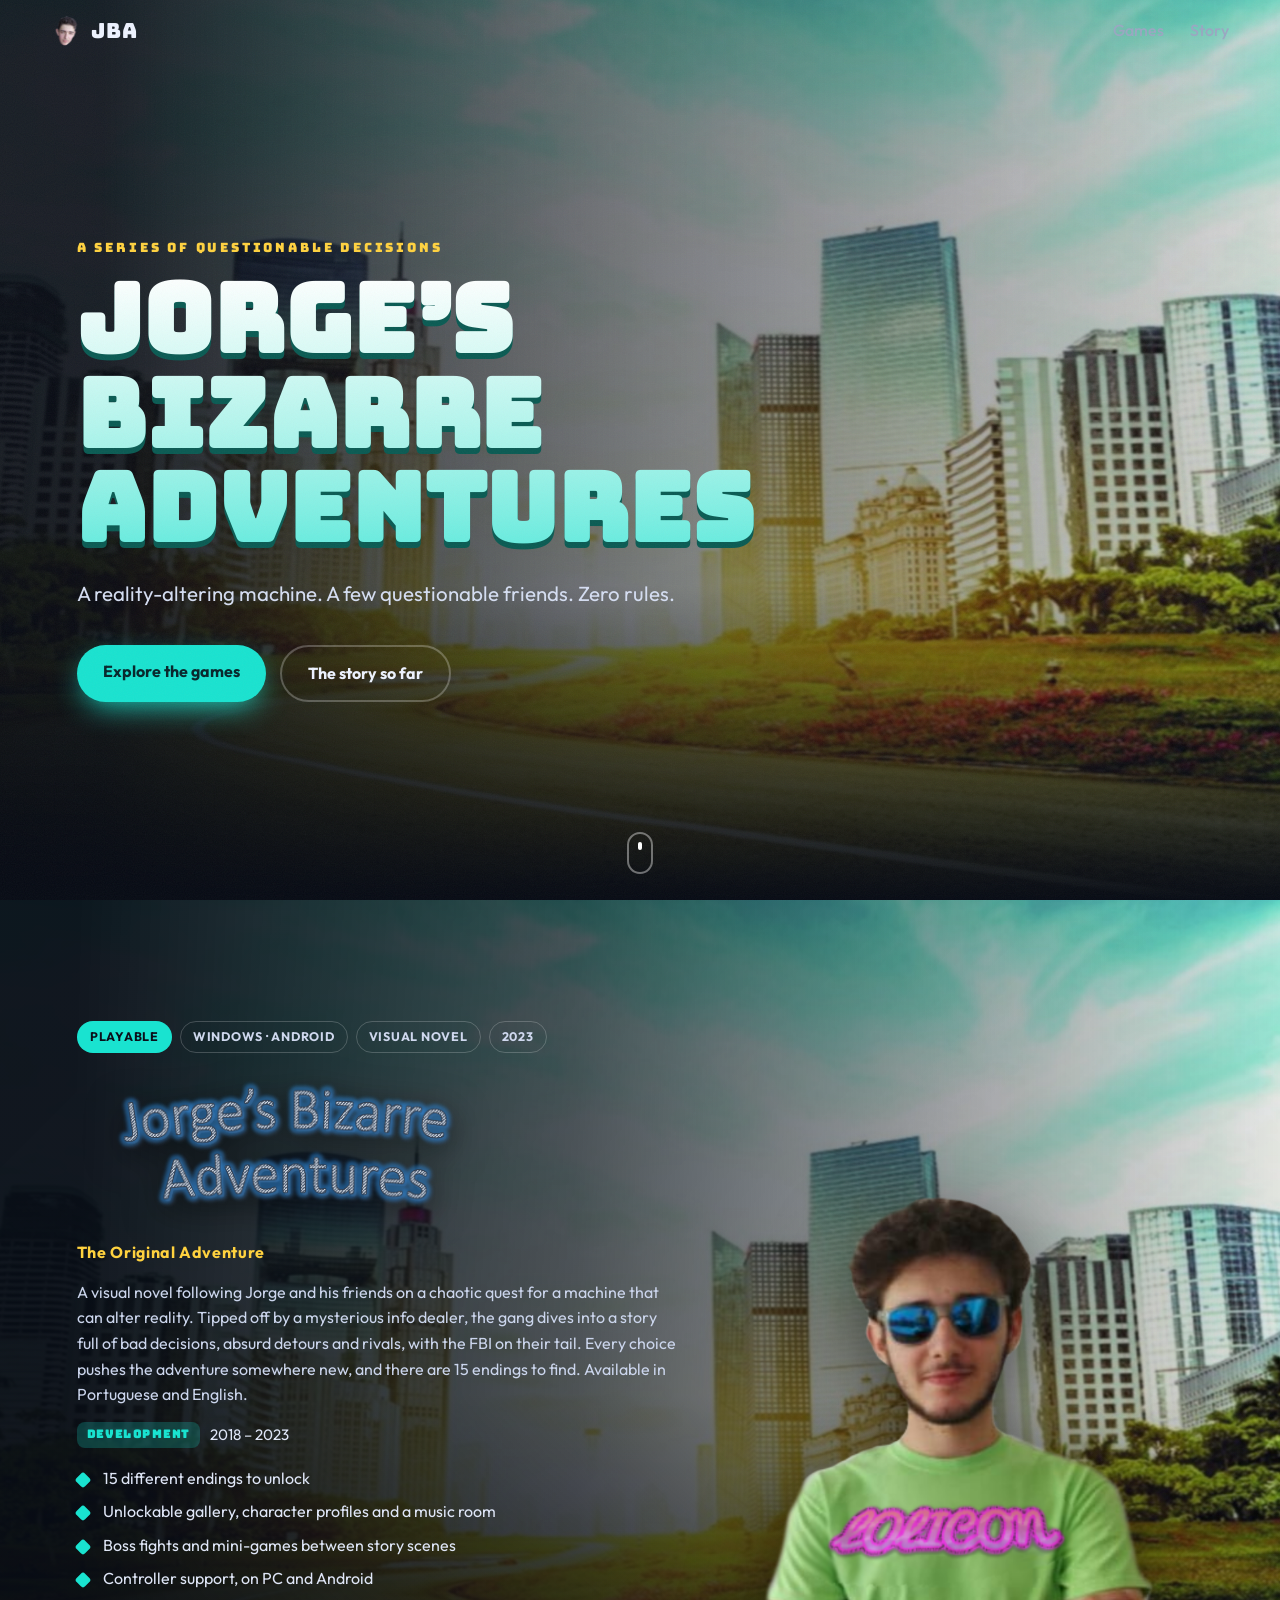
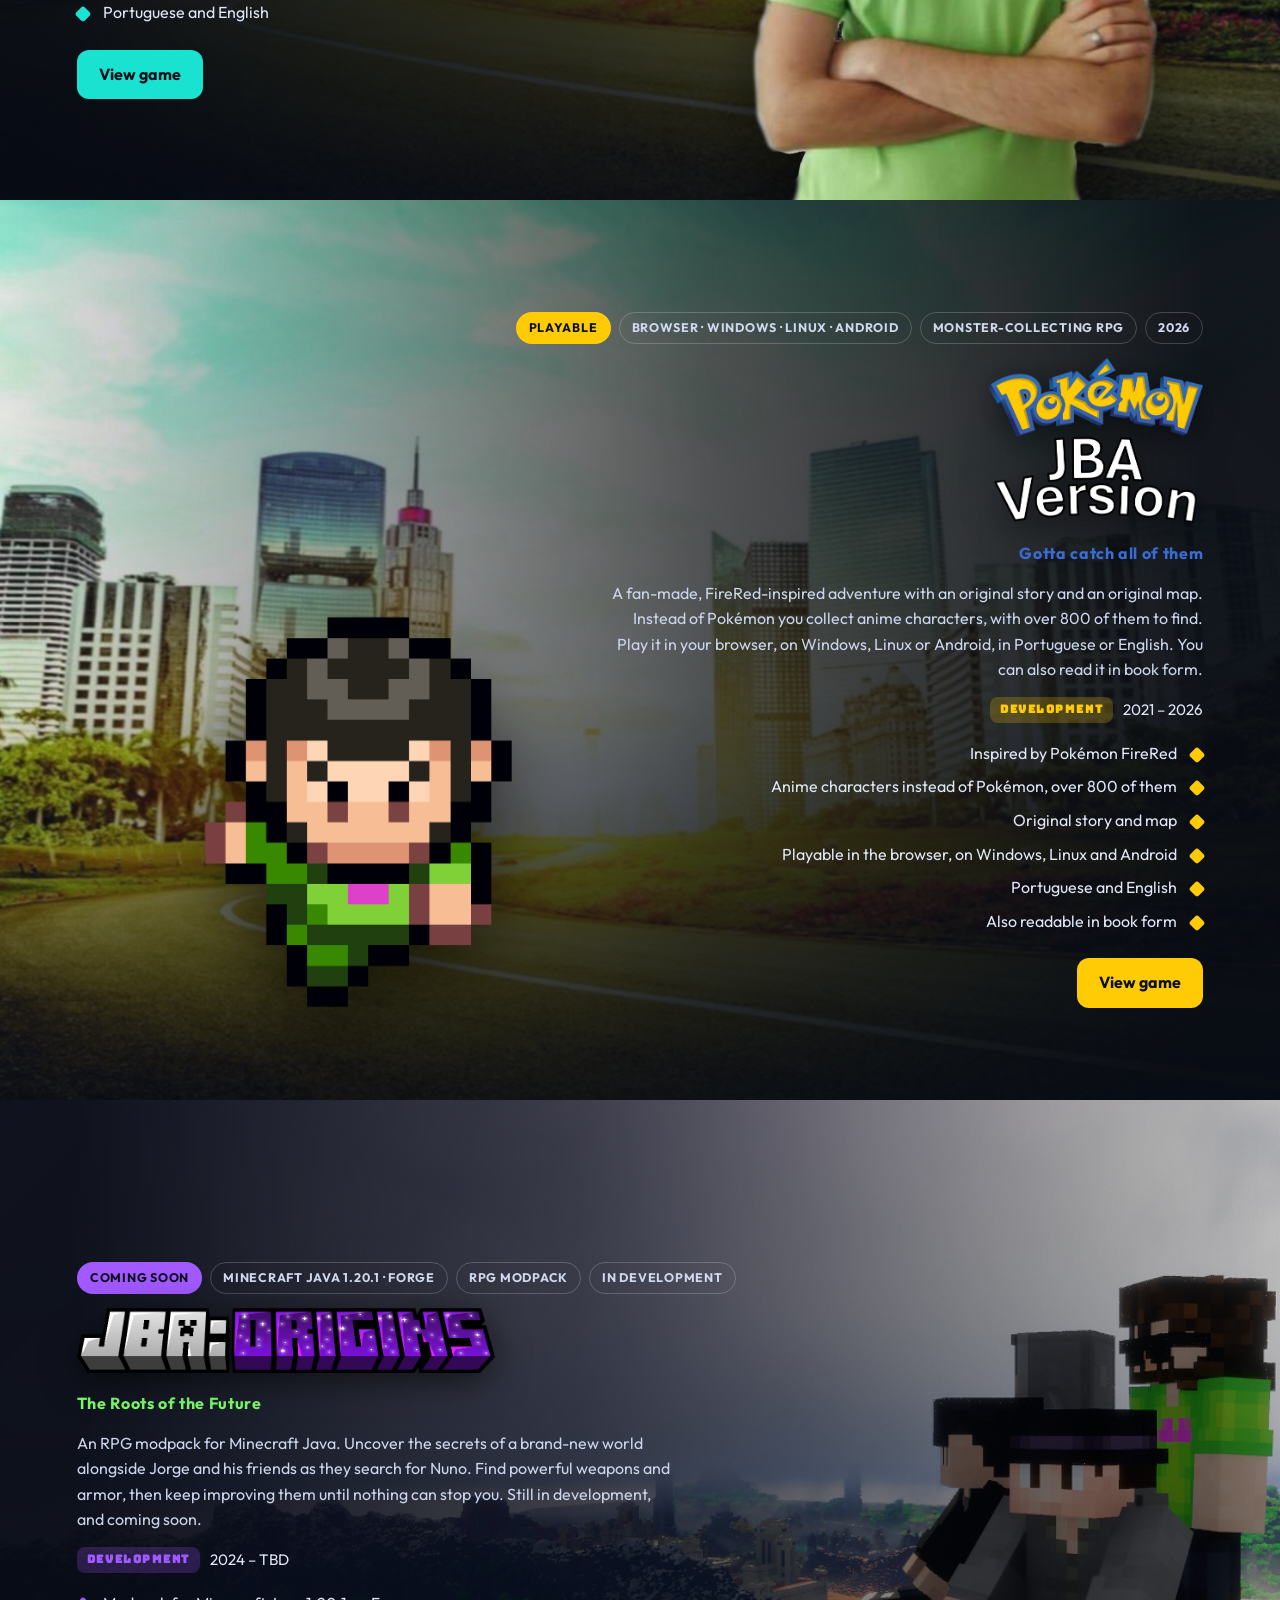
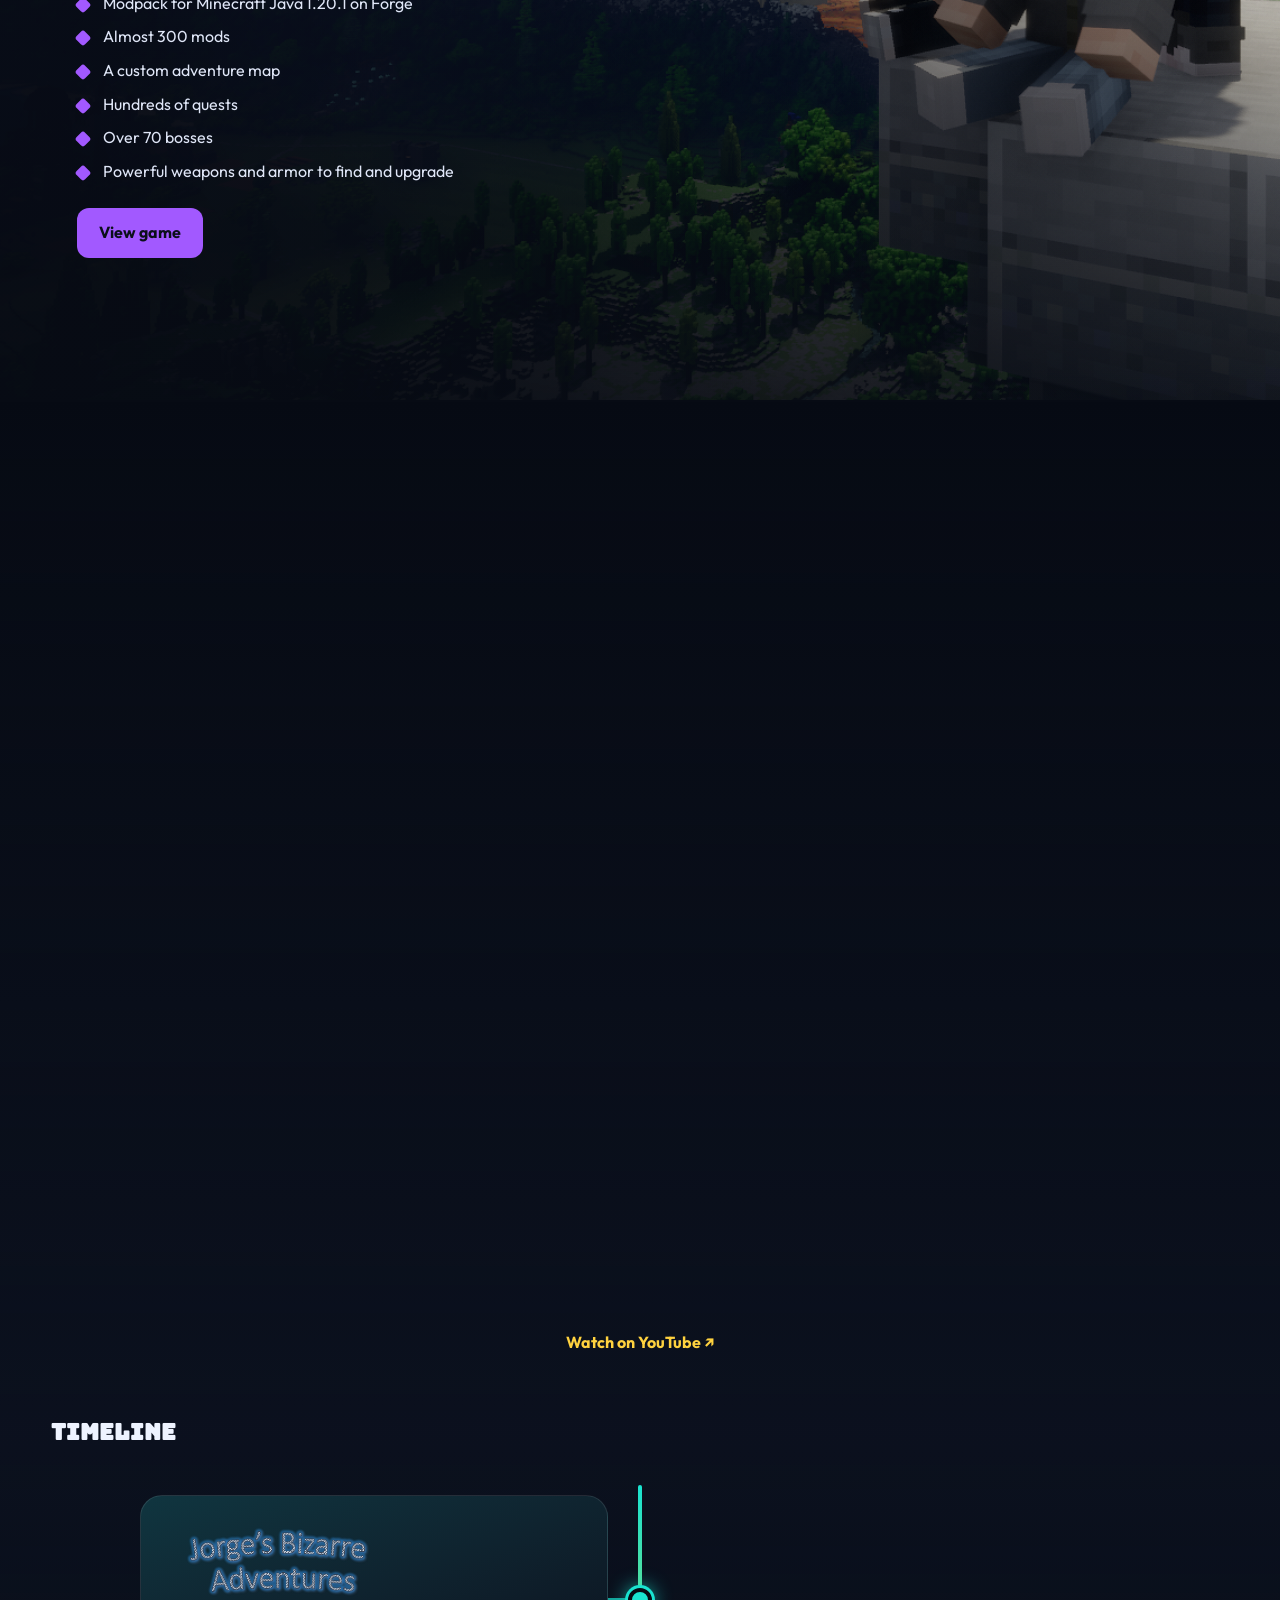
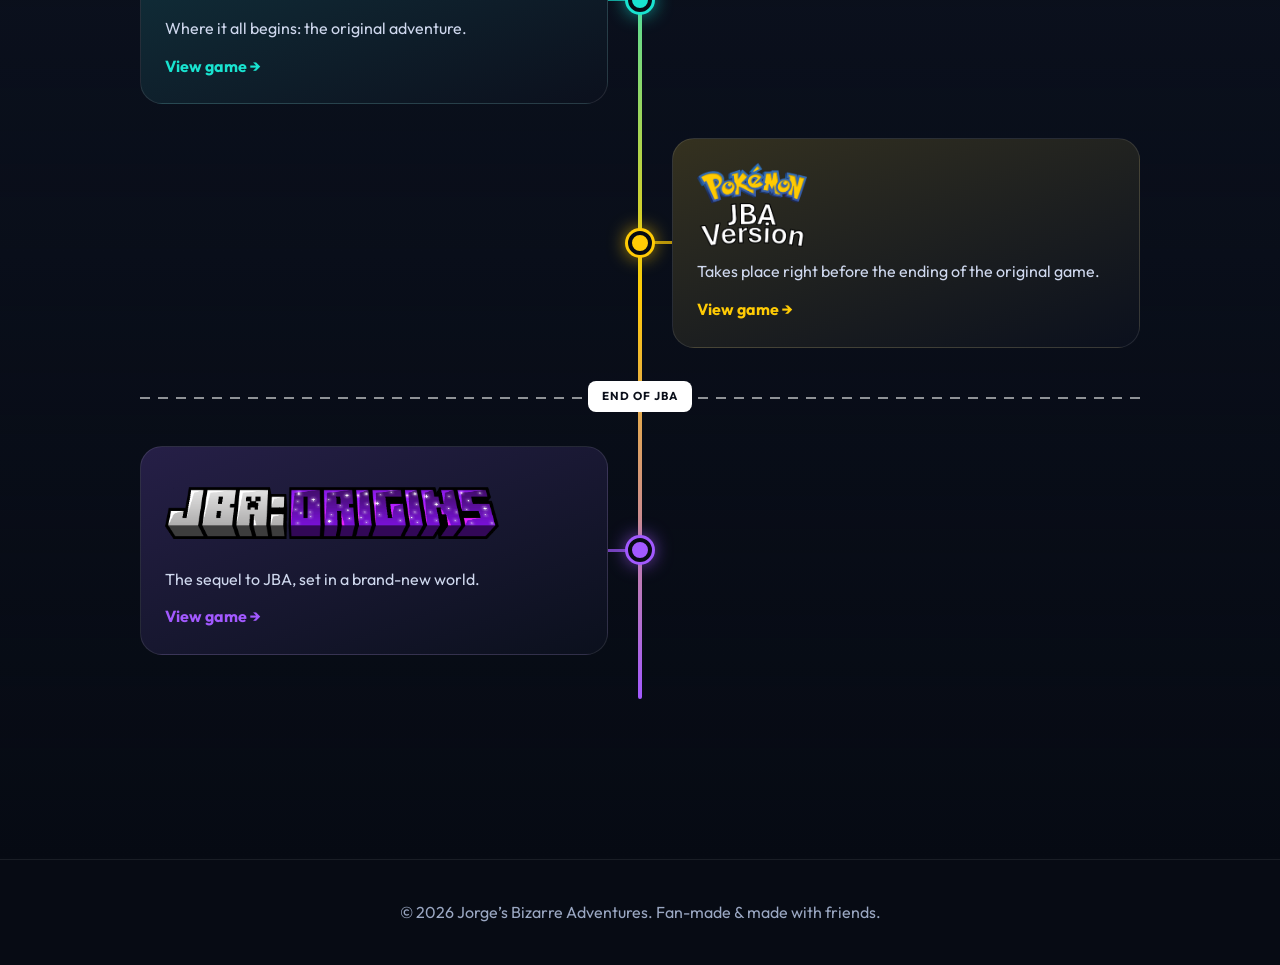
==== index.html @ 4e7bb472 "Imported project" ====
<!DOCTYPE html>
<html lang="en">
<head>
<meta charset="utf-8">
<meta name="viewport" content="width=device-width, initial-scale=1">
<title>JBA — Jorge's Bizarre Adventures</title>
<meta name="description" content="Jorge's Bizarre Adventures: the games, the story and the gang.">
<link rel="icon" href="assets/jba/window_icon.png">
<link rel="preconnect" href="https://fonts.googleapis.com">
<link rel="preconnect" href="https://fonts.gstatic.com" crossorigin>
<link href="https://fonts.googleapis.com/css2?family=Bungee&family=Outfit:wght@400;500;700&display=swap" rel="stylesheet">
<link rel="stylesheet" href="styles.css">
</head>
<body>
<div class="noise" aria-hidden="true"></div>
<div class="glow" aria-hidden="true"></div>

<header class="nav" id="nav">
  <a href="#top" class="brand"><img src="assets/jba/window_icon.png" alt="" width="28" height="28"><span>JBA</span></a>
  <nav>
    <a href="#games">Games</a>
    <a href="#story">Story</a>
  </nav>
</header>

<main id="top">
  <!-- HERO -->
  <section class="hero" id="hero">
    <div class="hero-bg" id="heroBg"></div>
    <div class="hero-shade"></div>
    <div class="hero-copy">
      <p class="eyebrow">A series of questionable decisions</p>
      <h1 class="glitch" data-text="Jorge’s Bizarre Adventures">Jorge’s Bizarre Adventures</h1>
      <p class="lede" id="tagline"></p>
      <div class="cta">
        <a class="btn primary" href="#games">Explore the games</a>
        <a class="btn ghost" href="#story">The story so far</a>
      </div>
    </div>
    <a class="scroll-cue" href="#games" aria-label="Scroll to games"><span></span></a>
  </section>

  <!-- GAMES: stacked panels, built from data.js -->
  <section class="stack" id="games" aria-label="The games"></section>

  <!-- STORY -->
  <section class="section alt" id="story">
    <div class="wrap">
      <p class="eyebrow">The story</p>
      <h2 id="aboutTitle">What is <em>JBA?</em></h2>
      <p class="about" id="about"></p>
      <div class="video rv" id="videoBox" data-id="-TUr1EGMgIM"></div>
      <p class="video-link rv"><a href="https://www.youtube.com/watch?v=-TUr1EGMgIM" target="_blank" rel="noopener">Watch on YouTube ↗</a></p>

      <h3 class="tl-title rv">Timeline</h3>
      <ol class="sp" id="timeline"></ol>
    </div>
  </section>

</main>

<footer class="footer">
  <p>© <span id="year"></span> Jorge’s Bizarre Adventures. Fan-made &amp; made with friends.</p>
</footer>

<script src="data.js"></script>
<script src="script.js"></script>
</body>
</html>
---- styles.css ----
:root{
  --a:#19e3d0; --b:#ffd23f; --ink:#06262b;
  --bg:#070b14; --bg2:#0c1220; --text:#eef3ff; --muted:#9aa7c2;
  --radius:22px;
  --display:"Bungee","Impact",system-ui,sans-serif;
  --body:"Outfit",system-ui,-apple-system,"Segoe UI",sans-serif;
  --ease:cubic-bezier(.2,.8,.2,1);
}
*{box-sizing:border-box;margin:0;padding:0}
html{scroll-behavior:smooth}
body{background:var(--bg);color:var(--text);font-family:var(--body);line-height:1.6;overflow-x:hidden;-webkit-font-smoothing:antialiased}
img{max-width:100%;display:block}
a{color:inherit;text-decoration:none}
.wrap{width:min(1180px,92vw);margin:0 auto}

/* page-wide atmosphere that follows the selected game */
.noise{position:fixed;inset:0;pointer-events:none;z-index:50;opacity:.05;
  background-image:url("data:image/svg+xml;utf8,<svg xmlns='http://www.w3.org/2000/svg' width='160' height='160'><filter id='n'><feTurbulence type='fractalNoise' baseFrequency='.9' numOctaves='2'/></filter><rect width='100%' height='100%' filter='url(%23n)'/></svg>")}
.glow{position:fixed;inset:0;pointer-events:none;z-index:0;transition:background .8s var(--ease);
  background:radial-gradient(60vw 50vh at 85% 10%,color-mix(in srgb,var(--a) 22%,transparent),transparent 70%),
             radial-gradient(50vw 45vh at 5% 90%,color-mix(in srgb,var(--b) 14%,transparent),transparent 70%)}
main,.footer{position:relative;z-index:1}

/* NAV */
.nav{position:fixed;top:0;left:0;right:0;z-index:40;display:flex;justify-content:space-between;align-items:center;
  padding:14px 4vw;transition:background .3s,backdrop-filter .3s,padding .3s}
.nav.solid{background:rgba(7,11,20,.7);backdrop-filter:blur(14px);padding-block:10px}
.brand{display:flex;align-items:center;gap:10px;font-family:var(--display);font-size:1.3rem;letter-spacing:.04em}
.nav nav{display:flex;gap:26px}
.nav nav a{font-weight:500;color:var(--muted);transition:color .2s}
.nav nav a:hover{color:var(--text)}

/* HERO */
.hero{position:relative;min-height:100svh;display:grid;align-items:center;padding:120px 6vw 80px;overflow:hidden;isolation:isolate}
.hero-bg{position:absolute;inset:-6%;z-index:-3;background:url("assets/jba/game_menu.jpg") center/cover;transform:translate3d(0,0,0) scale(1.05);will-change:transform}
.hero-shade{position:absolute;inset:0;z-index:-2;
  background:linear-gradient(90deg,rgba(7,11,20,.92) 8%,rgba(7,11,20,.55) 50%,rgba(7,11,20,.15)),
             linear-gradient(0deg,var(--bg) 0%,transparent 35%)}
.hero-jorge{position:absolute;right:6vw;bottom:0;height:min(82vh,760px);width:auto;z-index:-1;
  filter:drop-shadow(0 30px 50px rgba(0,0,0,.5));transition:transform .2s ease-out;will-change:transform}
.hero-copy{max-width:720px}
.eyebrow{font-family:var(--display);font-size:.8rem;letter-spacing:.22em;text-transform:uppercase;color:var(--b);margin-bottom:14px}
h1{font-family:var(--display);font-size:clamp(2.6rem,7.4vw,6rem);line-height:1;letter-spacing:.01em;
  background:linear-gradient(180deg,#fff,color-mix(in srgb,var(--a) 70%,#fff));-webkit-background-clip:text;background-clip:text;color:transparent;
  filter:drop-shadow(0 6px 0 color-mix(in srgb,var(--a) 40%,#000))}
.lede{font-size:clamp(1.05rem,1.6vw,1.3rem);color:#d5def2;margin:22px 0 34px;max-width:52ch}
.cta{display:flex;gap:14px;flex-wrap:wrap}
.btn{display:inline-block;padding:14px 26px;border-radius:999px;font-weight:700;transition:transform .25s var(--ease),box-shadow .25s,background .25s}
.btn.primary{background:var(--a);color:var(--ink);box-shadow:0 10px 30px -8px var(--a)}
.btn.primary:hover{transform:translateY(-3px) scale(1.03)}
.btn.ghost{border:2px solid rgba(255,255,255,.25)}
.btn.ghost:hover{border-color:var(--b);color:var(--b);transform:translateY(-3px)}
.scroll-cue{position:absolute;left:50%;bottom:26px;width:26px;height:42px;border:2px solid rgba(255,255,255,.4);border-radius:14px;transform:translateX(-50%)}
.scroll-cue span{position:absolute;left:50%;top:8px;width:4px;height:8px;border-radius:2px;background:#fff;transform:translateX(-50%);animation:cue 1.6s infinite}
@keyframes cue{0%{opacity:0;transform:translate(-50%,0)}30%{opacity:1}100%{opacity:0;transform:translate(-50%,14px)}}

/* reality-glitch: periodic RGB-split on the title */
.glitch{position:relative}
.glitch::before,.glitch::after{content:attr(data-text);position:absolute;inset:0;background:inherit;-webkit-background-clip:text;background-clip:text;color:transparent;filter:none;opacity:0;pointer-events:none}
.glitch::before{text-shadow:none;-webkit-text-fill-color:var(--b);transform:translate(-4px,0);clip-path:inset(0 0 55% 0)}
.glitch::after{-webkit-text-fill-color:var(--a);transform:translate(4px,0);clip-path:inset(55% 0 0 0)}
.glitch.warp::before,.glitch.warp::after{opacity:.9;animation:warp .45s steps(2) 1}
@keyframes warp{0%{transform:translate(-8px,-2px)}25%{transform:translate(6px,3px)}50%{transform:translate(-5px,1px)}75%{transform:translate(8px,-3px)}100%{transform:translate(0,0)}}

/* SECTIONS */
.section{padding:clamp(70px,11vw,140px) 0}
.section.alt{background:linear-gradient(180deg,transparent,rgba(12,18,32,.85),transparent)}
h2{font-family:var(--display);font-size:clamp(1.9rem,4.4vw,3.4rem);line-height:1.1;margin-bottom:46px}
h2 em{font-style:normal;color:var(--a);transition:color .6s}

/* reveal on scroll */
.rv{opacity:0;transform:translateY(34px);transition:opacity .8s var(--ease),transform .8s var(--ease)}
.rv.in{opacity:1;transform:none}

/* GAME STAGE */
.stage{display:grid;grid-template-columns:1.25fr 1fr;gap:0;border-radius:var(--radius);overflow:hidden;
  background:linear-gradient(135deg,rgba(255,255,255,.06),rgba(255,255,255,.02));border:1px solid rgba(255,255,255,.1);
  box-shadow:0 40px 90px -30px color-mix(in srgb,var(--a) 45%,#000);transition:box-shadow .8s}
.stage-art{position:relative;min-height:480px;overflow:hidden;isolation:isolate;background:#000}
.art-bg{position:absolute;inset:-4%;background-size:cover;background-position:center;z-index:-2;transition:opacity .5s,transform 1.2s var(--ease)}
.stage:hover .art-bg{transform:scale(1.05)}
.art-shade{position:absolute;inset:0;z-index:-1;background:linear-gradient(90deg,rgba(0,0,0,.1),rgba(7,11,20,.7)),linear-gradient(0deg,rgba(0,0,0,.5),transparent 50%)}
.art-logo{position:absolute;left:6%;top:8%;width:min(58%,360px);filter:drop-shadow(0 8px 20px rgba(0,0,0,.55))}
.art-char{position:absolute;right:4%;bottom:0;height:86%;width:auto;max-width:48%;object-fit:contain;filter:drop-shadow(0 18px 30px rgba(0,0,0,.55))}
.swap{animation:swap .7s var(--ease)}
@keyframes swap{0%{opacity:0;transform:translateY(24px) scale(.96);filter:blur(8px)}100%{opacity:1;transform:none;filter:none}}

.stage-info{padding:clamp(26px,4vw,48px);display:flex;flex-direction:column;justify-content:center;gap:14px}
.chips{display:flex;flex-wrap:wrap;gap:8px}
.chip{font-size:.78rem;font-weight:700;letter-spacing:.06em;text-transform:uppercase;padding:5px 12px;border-radius:999px;border:1px solid rgba(255,255,255,.2);color:#cfd8ee}
.chip.status{background:var(--a);color:var(--ink);border-color:transparent}
.stage-info h3{font-family:var(--display);font-size:clamp(1.7rem,3vw,2.5rem);line-height:1.1}
.sub{color:var(--b);font-weight:700;letter-spacing:.04em}
.desc{color:#cbd5ec}
.feat{list-style:none;display:grid;gap:8px;margin-top:4px}
.feat li{position:relative;padding-left:26px;color:#dfe6f7}
.feat li::before{content:"";position:absolute;left:0;top:.5em;width:12px;height:12px;border-radius:3px;background:var(--a);transform:rotate(45deg)}
.links{display:flex;gap:12px;flex-wrap:wrap;margin-top:10px}
.links a{padding:12px 22px;border-radius:12px;font-weight:700;background:var(--a);color:var(--ink);transition:transform .2s var(--ease)}
.links a:hover{transform:translateY(-3px)}
.stage-info .anim{animation:fadeUp .6s var(--ease) both}
@keyframes fadeUp{from{opacity:0;transform:translateY(14px)}to{opacity:1;transform:none}}

/* PICKER */
.picker{display:grid;grid-template-columns:repeat(3,1fr);gap:16px;margin-top:22px}
.pick{position:relative;display:flex;align-items:center;gap:14px;padding:16px;border-radius:18px;text-align:left;cursor:pointer;color:inherit;font:inherit;
  background:rgba(255,255,255,.04);border:1px solid rgba(255,255,255,.1);overflow:hidden;transition:transform .3s var(--ease),border-color .3s,background .3s}
.pick:hover{transform:translateY(-4px)}
.pick img{width:54px;height:54px;border-radius:14px;object-fit:cover;background:#fff2}
.pick .n{font-family:var(--display);font-size:.8rem;color:var(--pa)}
.pick strong{display:block;line-height:1.2}
.pick small{color:var(--muted)}
.pick.active{border-color:var(--pa);background:color-mix(in srgb,var(--pa) 14%,transparent)}
.pick .bar{position:absolute;left:0;bottom:0;height:3px;width:0;background:var(--pa)}
.pick.active .bar{animation:fill var(--auto,9s) linear forwards}
@keyframes fill{to{width:100%}}

/* STORY */
.about{max-width:62ch;font-size:1.2rem;color:#d3dcf0;margin:-20px 0 54px}
.timeline{list-style:none;display:grid;grid-template-columns:repeat(3,1fr);gap:20px;position:relative}
.timeline li{position:relative;padding:28px;border-radius:var(--radius);background:rgba(255,255,255,.05);border:1px solid rgba(255,255,255,.1);transition:transform .35s var(--ease),border-color .35s}
.timeline li:hover{transform:translateY(-8px) rotate(-.6deg);border-color:var(--a)}
.timeline .tag{font-family:var(--display);font-size:.75rem;letter-spacing:.18em;color:var(--b)}
.timeline h4{font-family:var(--display);font-size:1.4rem;margin:10px 0}
.timeline p{color:#c4cee6}

/* CAST */
.cast{display:grid;grid-template-columns:repeat(3,1fr);gap:22px}
.card{position:relative;height:430px;border-radius:var(--radius);overflow:hidden;display:flex;align-items:flex-end;justify-content:center;
  background:linear-gradient(160deg,color-mix(in srgb,var(--a) 28%,#0c1220),#0c1220 70%);border:1px solid rgba(255,255,255,.1);transition:transform .15s ease-out,box-shadow .3s,opacity .8s var(--ease);transform-style:preserve-3d;will-change:transform}
.card:hover{box-shadow:0 30px 60px -25px var(--a)}
.card img{position:absolute;bottom:0;height:88%;width:auto;max-width:88%;object-fit:contain;filter:drop-shadow(0 18px 24px rgba(0,0,0,.5));transition:transform .4s var(--ease)}
.card:hover img{transform:scale(1.06) translateY(-6px)}
.card figcaption{position:relative;align-self:flex-start;margin:18px;padding:8px 14px;border-radius:12px;background:rgba(7,11,20,.7);backdrop-filter:blur(8px)}
.card figcaption b{display:block;font-family:var(--display)}
.card figcaption span{color:var(--muted);font-size:.9rem}

.footer{padding:40px 4vw;text-align:center;color:var(--muted);border-top:1px solid rgba(255,255,255,.08)}

/* RESPONSIVE */
@media (max-width:900px){
  .stage{grid-template-columns:1fr}
  .stage-art{min-height:340px}
  .picker,.timeline,.cast{grid-template-columns:1fr}
  .card{height:360px}
  .hero-jorge{opacity:.35;right:-10vw}
  .hero-shade{background:linear-gradient(0deg,var(--bg) 4%,rgba(7,11,20,.6))}
}
@media (max-width:560px){.nav nav{gap:16px}}
@media (prefers-reduced-motion:reduce){
  *,*::before,*::after{animation:none!important;transition:none!important}
  html{scroll-behavior:auto}.rv{opacity:1;transform:none}
}

/* ===== STACKED GAME PANELS ===== */
.stack{position:relative}
.panel{position:relative;min-height:100svh;overflow:hidden;isolation:isolate;display:flex;align-items:center;
  padding:100px 6vw 80px;background:#000}
.panel-bg{position:absolute;inset:-5%;z-index:-3;background-size:cover;background-position:center;will-change:transform}
.panel-shade{position:absolute;inset:0;z-index:-2;
  background:linear-gradient(90deg,rgba(7,11,20,.95) 6%,rgba(7,11,20,.7) 45%,rgba(7,11,20,.1)),
             linear-gradient(0deg,rgba(7,11,20,.8),transparent 45%),
             linear-gradient(135deg,color-mix(in srgb,var(--pa) 25%,transparent),transparent 55%)}
.panel-num{position:absolute;right:4vw;top:90px;z-index:-1;font-family:var(--display);font-size:clamp(7rem,22vw,20rem);line-height:1;
  color:transparent;-webkit-text-stroke:2px color-mix(in srgb,var(--pa) 55%,transparent);opacity:.55;pointer-events:none}
.panel-char{position:absolute;right:7vw;bottom:0;height:min(78vh,720px);width:auto;max-width:42vw;object-fit:contain;z-index:-1;
  filter:drop-shadow(0 25px 40px rgba(0,0,0,.6));transition:transform .25s ease-out}
.panel-copy{max-width:600px;display:flex;flex-direction:column;gap:14px}
.panel-logo{width:min(77%,418px);max-height:165px;object-fit:contain;object-position:left;filter:drop-shadow(0 8px 18px rgba(0,0,0,.6));margin-bottom:4px}
.panel h3{font-family:var(--display);font-size:clamp(1.9rem,3.8vw,3.2rem);line-height:1.05}
.panel .chip.status{background:var(--pa);color:#0b0f1a}
.panel .sub{color:var(--pb)}
.panel .feat li::before{background:var(--pa)}
.panel .links a{background:var(--pa);color:#0b0f1a}
.panel-copy>*{opacity:0;transform:translateY(22px);transition:opacity .7s var(--ease),transform .7s var(--ease)}
.panel.live .panel-copy>*{opacity:1;transform:none}
.panel.live .panel-copy>*:nth-child(2){transition-delay:.06s}.panel.live .panel-copy>*:nth-child(3){transition-delay:.12s}
.panel.live .panel-copy>*:nth-child(4){transition-delay:.18s}.panel.live .panel-copy>*:nth-child(5){transition-delay:.24s}
.panel.live .panel-copy>*:nth-child(6){transition-delay:.3s}.panel.live .panel-copy>*:nth-child(7){transition-delay:.36s}
.panel-char{opacity:0;transform:translateX(60px)}
.panel.live .panel-char{opacity:1;transform:none;transition:opacity .9s var(--ease) .15s,transform .9s var(--ease) .15s}

/* side progress dots */
.dots{position:fixed;right:22px;top:50%;transform:translateY(-50%);z-index:45;display:flex;flex-direction:column;gap:14px;
  opacity:0;pointer-events:none;transition:opacity .4s}
.dots.show{opacity:1;pointer-events:auto}
.dots a{width:12px;height:12px;border-radius:50%;border:2px solid rgba(255,255,255,.6);transition:all .3s var(--ease)}
.dots a{padding:0}.dots a:hover{border-color:var(--pa);transform:scale(1.3)}
.dots a.on{background:var(--pa);border-color:var(--pa);transform:scale(1.5);box-shadow:0 0 14px var(--pa)}

@media (max-width:900px){
  .panel{position:relative;height:auto;min-height:100svh;border-radius:0;padding:110px 6vw 40px;align-items:flex-start}
  .panel-char{opacity:.35;right:-8vw;max-width:70vw;height:60vh}
  .panel-shade{background:linear-gradient(0deg,rgba(7,11,20,.92) 20%,rgba(7,11,20,.55))}
  .dots{right:10px}
}

/* ===== GAME PAGE ===== */
.panel.solo{position:relative;border-radius:0;box-shadow:none}
.panel.solo .panel-char{opacity:1;transform:none}
.more{padding:80px 0 100px}
.more-grid{display:grid;grid-template-columns:repeat(auto-fit,minmax(280px,1fr));gap:20px}
.more-card{position:relative;height:200px;border-radius:var(--radius);overflow:hidden;display:flex;flex-direction:column;align-items:flex-start;justify-content:flex-end;gap:8px;padding:18px;isolation:isolate;
  border:1px solid rgba(255,255,255,.12);transition:transform .35s var(--ease),border-color .3s}
.more-card:hover{transform:translateY(-6px);border-color:var(--pa)}
.mc-bg{position:absolute;inset:0;z-index:-2;background-size:cover;background-position:center;transition:transform .6s var(--ease)}
.more-card:hover .mc-bg{transform:scale(1.08)}
.more-card::after{content:"";position:absolute;inset:0;z-index:-1;background:linear-gradient(0deg,rgba(7,11,20,.9),rgba(7,11,20,.2))}
.more-card img{max-height:66px;max-width:77%;object-fit:contain;object-position:left}
.more-card span{font-family:var(--display);font-size:.85rem;color:var(--pa)}

/* ===== RIGHT-ALIGNED PANEL (text right, Jorge left) ===== */
.panel.right{justify-content:flex-end}
.panel.right .panel-shade{background:linear-gradient(270deg,rgba(7,11,20,.95) 6%,rgba(7,11,20,.7) 45%,rgba(7,11,20,.1)),
  linear-gradient(0deg,rgba(7,11,20,.8),transparent 45%),linear-gradient(225deg,color-mix(in srgb,var(--pa) 25%,transparent),transparent 55%)}
.panel.right .panel-copy{align-items:flex-end;text-align:right}
.panel.right .chips,.panel.right .links{justify-content:flex-end}
.panel.right .panel-logo{object-position:right}
.panel.right .feat li{padding-left:0;padding-right:26px}
.panel.right .feat li::before{left:auto;right:0}
.panel.right .panel-num{right:auto;left:4vw}
.panel.right .panel-char{right:auto;left:7vw;transform:translateX(-60px)}
.panel.right.live .panel-char{transform:none}
@media (max-width:900px){.panel.right .panel-copy{align-items:flex-start;text-align:left}.panel.right .panel-char{left:-8vw}
  .panel.right .chips,.panel.right .links{justify-content:flex-start}.panel.right .feat li{padding:0 0 0 26px}.panel.right .feat li::before{left:0;right:auto}}

/* ground the characters: let the cut-off legs bleed past the panel edge */
.panel-char{bottom:-7vh!important}

.panel-num{display:none}

/* ===== SCREENSHOTS + LIGHTBOX ===== */
.links a.alt{background:transparent;color:var(--pa,var(--a));border:2px solid var(--pa,var(--a))}
.shots{padding:90px 0 0}
.shots-grid{display:grid;grid-template-columns:repeat(auto-fill,minmax(250px,1fr));gap:16px}
.shot{position:relative;aspect-ratio:16/9;border:1px solid rgba(255,255,255,.12);border-radius:16px;overflow:hidden;cursor:zoom-in;padding:0;background:#000;color:inherit;font:inherit;transition:transform .3s var(--ease),border-color .3s}
.shot:hover{transform:translateY(-5px);border-color:var(--pa)}
.shot img{width:100%;height:100%;object-fit:cover;transition:transform .5s var(--ease)}
.shot:hover img{transform:scale(1.07)}
.shot span{position:absolute;left:0;right:0;bottom:0;padding:26px 14px 10px;font-size:.88rem;font-weight:500;text-align:left;background:linear-gradient(0deg,rgba(0,0,0,.8),transparent)}
.lightbox{position:fixed;inset:0;z-index:100;display:none;align-items:center;justify-content:center;flex-direction:column;gap:12px;background:rgba(4,6,12,.92);padding:4vh 4vw}
.lightbox.open{display:flex}
.lightbox img{max-width:92vw;max-height:78vh;border-radius:12px;box-shadow:0 30px 80px rgba(0,0,0,.6)}
.lightbox p{color:#cfd8ee}
.lightbox button{position:absolute;background:rgba(255,255,255,.1);border:0;color:#fff;font-size:2rem;width:52px;height:52px;border-radius:50%;cursor:pointer;transition:background .2s}
.lightbox button:hover{background:var(--a)}
.lb-x{top:20px;right:20px}.lb-p{left:20px;top:50%}.lb-n{right:20px;top:50%}

/* lightbox: sliding strip (ignores the OS reduced-motion setting on purpose) */
.lightbox{padding:0;gap:0}
.lightbox.open{animation:lbFade .35s var(--ease)}
@keyframes lbFade{from{opacity:0}to{opacity:1}}
.lb-view{width:100%;height:100%;overflow:hidden}
.lb-track{display:flex;height:100%;transition:transform .65s cubic-bezier(.77,0,.18,1)}
.lb-slide{flex:0 0 100%;display:flex;align-items:center;justify-content:center;padding:6vh 8vw}
.lightbox img{max-width:100%;max-height:88vh;width:auto;height:auto;border-radius:12px;box-shadow:0 30px 80px rgba(0,0,0,.6)}
.lb-dots{position:absolute;bottom:22px;left:50%;transform:translateX(-50%);display:flex;gap:10px}
.lb-dots i{width:10px;height:10px;border-radius:50%;background:rgba(255,255,255,.35);cursor:pointer;transition:background .3s,transform .3s}
.lb-dots i.on{background:var(--a);transform:scale(1.4)}
@media (prefers-reduced-motion:reduce){
  .lightbox .lb-track{transition:transform .65s cubic-bezier(.77,0,.18,1)!important}
  .lightbox .lb-dots i{transition:background .3s,transform .3s!important}
}


.devline{display:inline-flex;align-items:center;gap:10px;font-size:.95rem;color:#dfe6f7}
.devline b{font-family:var(--display);font-size:.7rem;letter-spacing:.14em;text-transform:uppercase;padding:4px 10px;border-radius:8px;background:color-mix(in srgb,var(--pa) 22%,transparent);color:var(--pa)}
.panel.right .devline{align-self:flex-end}

/* ===== CREW SHOWCASE ===== */
.crew{padding:90px 0 0}
.cs{display:grid;grid-template-columns:1fr 1fr;gap:0;border-radius:var(--radius);overflow:hidden;border:1px solid rgba(255,255,255,.1);
  background:linear-gradient(135deg,rgba(255,255,255,.05),rgba(255,255,255,.015))}
.cs-text{display:flex;flex-direction:column;justify-content:space-between;padding:clamp(24px,4vw,52px);min-width:0}
.cs-view{overflow:hidden;width:100%}
.cs-track{display:flex;transition:transform .7s cubic-bezier(.77,0,.18,1)}
.cs-slide{flex:0 0 100%;min-width:0}
.cs-text .cs-slide{display:flex;flex-direction:column;gap:12px;padding-right:12px}
.cs-count{font-family:var(--display);font-size:.8rem;letter-spacing:.2em;color:var(--pa)}
.cs-text h3{font-family:var(--display);font-size:clamp(2.4rem,5vw,4.2rem);line-height:1}
.cs-text em{font-style:normal;font-weight:700;letter-spacing:.06em;text-transform:uppercase;color:var(--pa);font-size:.95rem}
.cs-text p{font-size:1.15rem;color:#d3dcf0;max-width:42ch;margin-top:8px}
.cs-nav{display:flex;align-items:center;gap:12px;margin-top:34px;flex-wrap:wrap}
.cs-arrow{width:46px;height:46px;border-radius:50%;border:2px solid rgba(255,255,255,.25);background:none;color:#fff;font-size:1.6rem;line-height:1;cursor:pointer;transition:all .25s var(--ease)}
.cs-arrow:hover{background:var(--pa);border-color:var(--pa);color:#0b0f1a}
.cs-tabs{display:flex;gap:8px;flex-wrap:wrap}
.cs-tab{font:inherit;font-weight:700;font-size:.9rem;padding:9px 16px;border-radius:999px;border:1px solid rgba(255,255,255,.18);background:none;color:#aeb9d4;cursor:pointer;transition:all .3s var(--ease)}
.cs-tab:hover{color:#fff;border-color:var(--pa)}
.cs-tab.on{background:var(--pa);border-color:var(--pa);color:#0b0f1a}
.cs-stage{position:relative;min-height:560px;overflow:hidden;
  background:radial-gradient(70% 60% at 50% 85%,color-mix(in srgb,var(--pa) 38%,transparent),transparent 70%),linear-gradient(170deg,color-mix(in srgb,var(--pa) 18%,#0c1220),#080c18)}
.cs-stage .cs-view,.cs-stage .cs-track{height:100%;position:absolute;inset:0}
.cs-stage .cs-slide{position:relative;display:flex;align-items:flex-end;justify-content:center}
.cs-stage img{height:94%;max-width:92%;width:auto;object-fit:contain;object-position:bottom;margin-bottom:-2%;filter:drop-shadow(0 20px 30px rgba(0,0,0,.55))}
@media (prefers-reduced-motion:reduce){.cs-track{transition:transform .7s cubic-bezier(.77,0,.18,1)!important}.cs-tab,.cs-arrow{transition:all .25s!important}}
@media (max-width:860px){.cs{grid-template-columns:1fr}.cs-stage{min-height:440px;order:-1}}

/* crew: compact nav, no peeking text */
.cs-nav{gap:8px;margin-top:28px;flex-wrap:nowrap}
.cs-arrow{width:34px;height:34px;flex:none;font-size:1.2rem;border-width:1.5px}
.cs-tabs{gap:6px;flex-wrap:wrap}
.cs-tab{font-size:.78rem;padding:6px 12px}
.cs-text .cs-slide{opacity:0;transition:opacity .45s var(--ease)}
.cs-text .cs-slide.on{opacity:1}
.cs-text .cs-view{clip-path:inset(0)}
@media (prefers-reduced-motion:reduce){.cs-text .cs-slide{transition:opacity .45s!important}}

/* crew: per-character backgrounds */
.cs-stage .cs-slide{background-size:cover;background-position:center}
.cs-stage .cs-slide::before{content:"";position:absolute;inset:0;
  background:linear-gradient(0deg,rgba(7,11,20,.55),rgba(7,11,20,.05) 55%),linear-gradient(90deg,rgba(7,11,20,.5),transparent 40%)}
.cs-stage .cs-slide img{position:relative;z-index:1}

/* chips row can run wider than the text column */
.panel-copy .chips{width:max-content;max-width:min(860px,88vw)}
@media (max-width:900px){.panel-copy .chips{width:auto;max-width:100%}}

.brand img{width:30px;height:30px;object-fit:contain;border-radius:8px}

/* crew: pixel-art overworld sprites (4-frame walk cycle) */
.sprite{--s:9;position:relative;z-index:1;width:calc(var(--s) * 32px);height:calc(var(--s) * 48px);margin-bottom:9%;
  background-repeat:no-repeat;background-size:calc(var(--s) * 128px) calc(var(--s) * 48px);image-rendering:pixelated;
  animation:spriteWalk .8s steps(4) infinite}
.sprite::after{content:"";position:absolute;left:12%;right:12%;bottom:-4%;height:7%;border-radius:50%;background:rgba(0,0,0,.35);filter:blur(3px);z-index:-1}
@keyframes spriteWalk{from{background-position-x:0}to{background-position-x:calc(var(--s) * -128px)}}
.cs-stage .cs-slide{background-size:cover}
@media (max-width:860px){.sprite{--s:7}}

/* crew: single-line nav, shadow tucked under the feet */
.cs-nav{flex-wrap:nowrap;gap:6px}
.cs-tabs{flex:1 1 auto;min-width:0;flex-wrap:nowrap;gap:4px;justify-content:space-between;overflow-x:auto;scrollbar-width:none}
.cs-tabs::-webkit-scrollbar{display:none}
.cs-tab{flex:none;white-space:nowrap;font-size:.74rem;padding:6px 10px}
.sprite::after{left:6%;right:6%;bottom:-3%;height:10%;filter:blur(2px)}

/* more adventures: first card's logo bigger */
.more-card[data-g="jba"] img{max-height:112px;max-width:85%}
.more-card[data-g="pokemon"] img{max-height:120px;max-width:85%}

/* full-body pixel skins: show the whole figure, crisp */
.cs-stage img.full{height:84%;margin-bottom:5%;image-rendering:pixelated}

/* crew tabs: grouped in the middle, growing outward as more names are added */
.cs-tabs{justify-content:flex-start;gap:6px}
.cs-tab:first-child{margin-left:auto}
.cs-tab:last-child{margin-right:auto}

/* crew nav: arrows hug the names, whole group centered */
.cs-nav{justify-content:center}
.cs-tabs{flex:0 1 auto;justify-content:flex-start}
.cs-tab:first-child{margin-left:0}
.cs-tab:last-child{margin-right:0}

/* What is JBA? video */
.video{position:relative;aspect-ratio:16/9;width:min(100%,960px);margin:0 0 14px;border-radius:var(--radius);overflow:hidden;background:#000;
  border:1px solid rgba(255,255,255,.12);box-shadow:0 40px 90px -35px var(--a)}
.video iframe{position:absolute;inset:0;width:100%;height:100%;border:0}
.video-link{margin:0 0 60px}
.video-link a{color:var(--b);font-weight:700}
.video-link a:hover{text-decoration:underline}

/* ===== SERIES TIMELINE ===== */
.tl-title{font-family:var(--display);font-size:1.4rem;margin:10px 0 34px}
.tl{list-style:none;position:relative;display:grid;grid-template-columns:repeat(3,1fr);gap:22px;padding-top:44px;margin-bottom:20px}
.tl::before{content:"";position:absolute;top:14px;left:calc(100% / 6);right:calc(100% / 6);height:4px;border-radius:4px;
  background:linear-gradient(90deg,#19e3d0,#ffcb05 50%,#a259ff)}
.tl-item{position:relative;display:flex;flex-direction:column}
.tl-dot{position:absolute;top:-44px;left:50%;width:22px;height:22px;margin-left:-11px;border-radius:50%;background:var(--pa);
  border:4px solid var(--bg);box-shadow:0 0 0 3px var(--pa),0 0 22px var(--pa);z-index:1}
.tl-card{position:relative;flex:1;display:flex;flex-direction:column;align-items:flex-start;gap:12px;padding:24px;border-radius:var(--radius);overflow:hidden;
  background:linear-gradient(160deg,color-mix(in srgb,var(--pa) 16%,#0e1424),#0b101d);border:1px solid rgba(255,255,255,.1);
  transition:transform .35s var(--ease),border-color .3s,box-shadow .35s}
.tl-card:hover{transform:translateY(-6px);border-color:var(--pa);box-shadow:0 26px 50px -26px var(--pa)}
.tl-card img{height:84px;max-width:80%;object-fit:contain;object-position:left}
.tl-card p{color:#cfd8ee;flex:1}
.tl-tag{font-size:.72rem;font-weight:700;letter-spacing:.07em;text-transform:uppercase;padding:4px 10px;border-radius:999px;background:var(--pa);color:#0b0f1a}
.tl-go{font-weight:700;color:var(--pa)}
/* flag marking where the original game ends (between the 2nd and 3rd node) */
.tl-flag{position:absolute;top:-30px;left:calc(100% * 2 / 3);transform:translateX(-50%);z-index:2;pointer-events:none}
.tl-flag::before{content:"";position:absolute;left:50%;top:24px;width:2px;height:22px;background:rgba(255,255,255,.7);transform:translateX(-50%)}
.tl-flag span{display:block;font-size:.72rem;font-weight:700;letter-spacing:.08em;text-transform:uppercase;white-space:nowrap;padding:4px 10px;border-radius:8px;background:#fff;color:#0b0f1a}
.tl-flag::after{content:"";position:absolute;left:50%;top:46px;width:12px;height:12px;border-radius:50%;background:#fff;transform:translateX(-50%);margin-top:-6px}
@media (max-width:900px){
  .tl{grid-template-columns:1fr;padding-top:0;padding-left:44px}
  .tl::before{top:10px;bottom:10px;left:13px;right:auto;width:4px;height:auto;background:linear-gradient(180deg,#19e3d0,#ffcb05 50%,#a259ff)}
  .tl-dot{top:26px;left:-44px;margin-left:0}
  .tl-flag{display:none}
}

/* video: centered, with a thumbnail fallback for local files */
.video{margin:0 auto 14px}
.video-link{text-align:center}
.video-poster{position:absolute;inset:0;display:block}
.video-poster img{width:100%;height:100%;object-fit:cover;transition:transform .5s var(--ease)}
.video-poster:hover img{transform:scale(1.04)}
.video-poster .play{position:absolute;left:50%;top:50%;width:84px;height:84px;margin:-42px 0 0 -42px;border-radius:50%;background:var(--a);box-shadow:0 10px 40px rgba(0,0,0,.5)}
.video-poster .play::after{content:"";position:absolute;left:50%;top:50%;margin:-14px 0 0 -9px;border-style:solid;border-width:14px 0 14px 24px;border-color:transparent transparent transparent #0b0f1a}

/* ===== TIMELINE: CENTER SPINE ===== */
.sp{list-style:none;position:relative;max-width:1000px;margin:0 auto 20px;padding:10px 0}
.sp::before{content:"";position:absolute;top:0;bottom:0;left:50%;width:4px;margin-left:-2px;border-radius:2px;background:linear-gradient(180deg,#19e3d0,#ffcb05 50%,#a259ff)}
.sp-item{position:relative;display:grid;grid-template-columns:1fr 64px 1fr;align-items:center;margin-bottom:34px}
.sp-side{grid-row:1}
.sp-item.left .sp-side{grid-column:1}
.sp-item.left .sp-empty{grid-column:3}
.sp-item.right .sp-side{grid-column:3}
.sp-item.right .sp-empty{grid-column:1}
.sp-link{grid-row:1;grid-column:2;height:3px;background:var(--pa);opacity:.7;align-self:center}
.sp-item.left .sp-link{margin-right:0}
.sp-dot{position:absolute;left:50%;top:50%;width:24px;height:24px;margin:-12px 0 0 -12px;box-sizing:border-box;border-radius:50%;background:var(--pa);
  border:4px solid var(--bg);box-shadow:0 0 0 3px var(--pa),0 0 20px var(--pa);z-index:1}
.sp-item.left .sp-link{width:calc(50% + 0px)}
/* the link only spans the centre column, so it joins card and spine */
.sp-flag{position:relative;display:flex;justify-content:center;margin:0 0 34px;height:30px;align-items:center}
.sp-flag::before{content:"";position:absolute;left:0;right:0;top:50%;height:2px;background:repeating-linear-gradient(90deg,rgba(255,255,255,.55) 0 10px,transparent 10px 18px)}
.sp-flag span{position:relative;font-size:.72rem;font-weight:700;letter-spacing:.08em;text-transform:uppercase;white-space:nowrap;padding:6px 14px;border-radius:8px;background:#fff;color:#0b0f1a}
.sp .tl-card{height:100%}
@media (max-width:860px){
  .sp::before{left:13px;margin-left:0}
  .sp-item{grid-template-columns:44px 1fr}
  .sp-item .sp-side,.sp-item.left .sp-side,.sp-item.right .sp-side{grid-column:2;grid-row:1}
  .sp-link,.sp-empty{display:none}
  .sp-dot{left:13px;top:36px;margin:-12px 0 0 -10px}
  .sp-flag{justify-content:flex-start;padding-left:44px}
  .sp-flag::before{left:44px}
}
.sp-item.left .sp-link{width:50%;justify-self:start}
.sp-item.right .sp-link{width:50%;justify-self:end}

/* buttons row can run wider than the text column */
.panel-copy .links{width:max-content;max-width:min(860px,88vw)}
@media (max-width:900px){.panel-copy .links{width:auto;max-width:100%}}
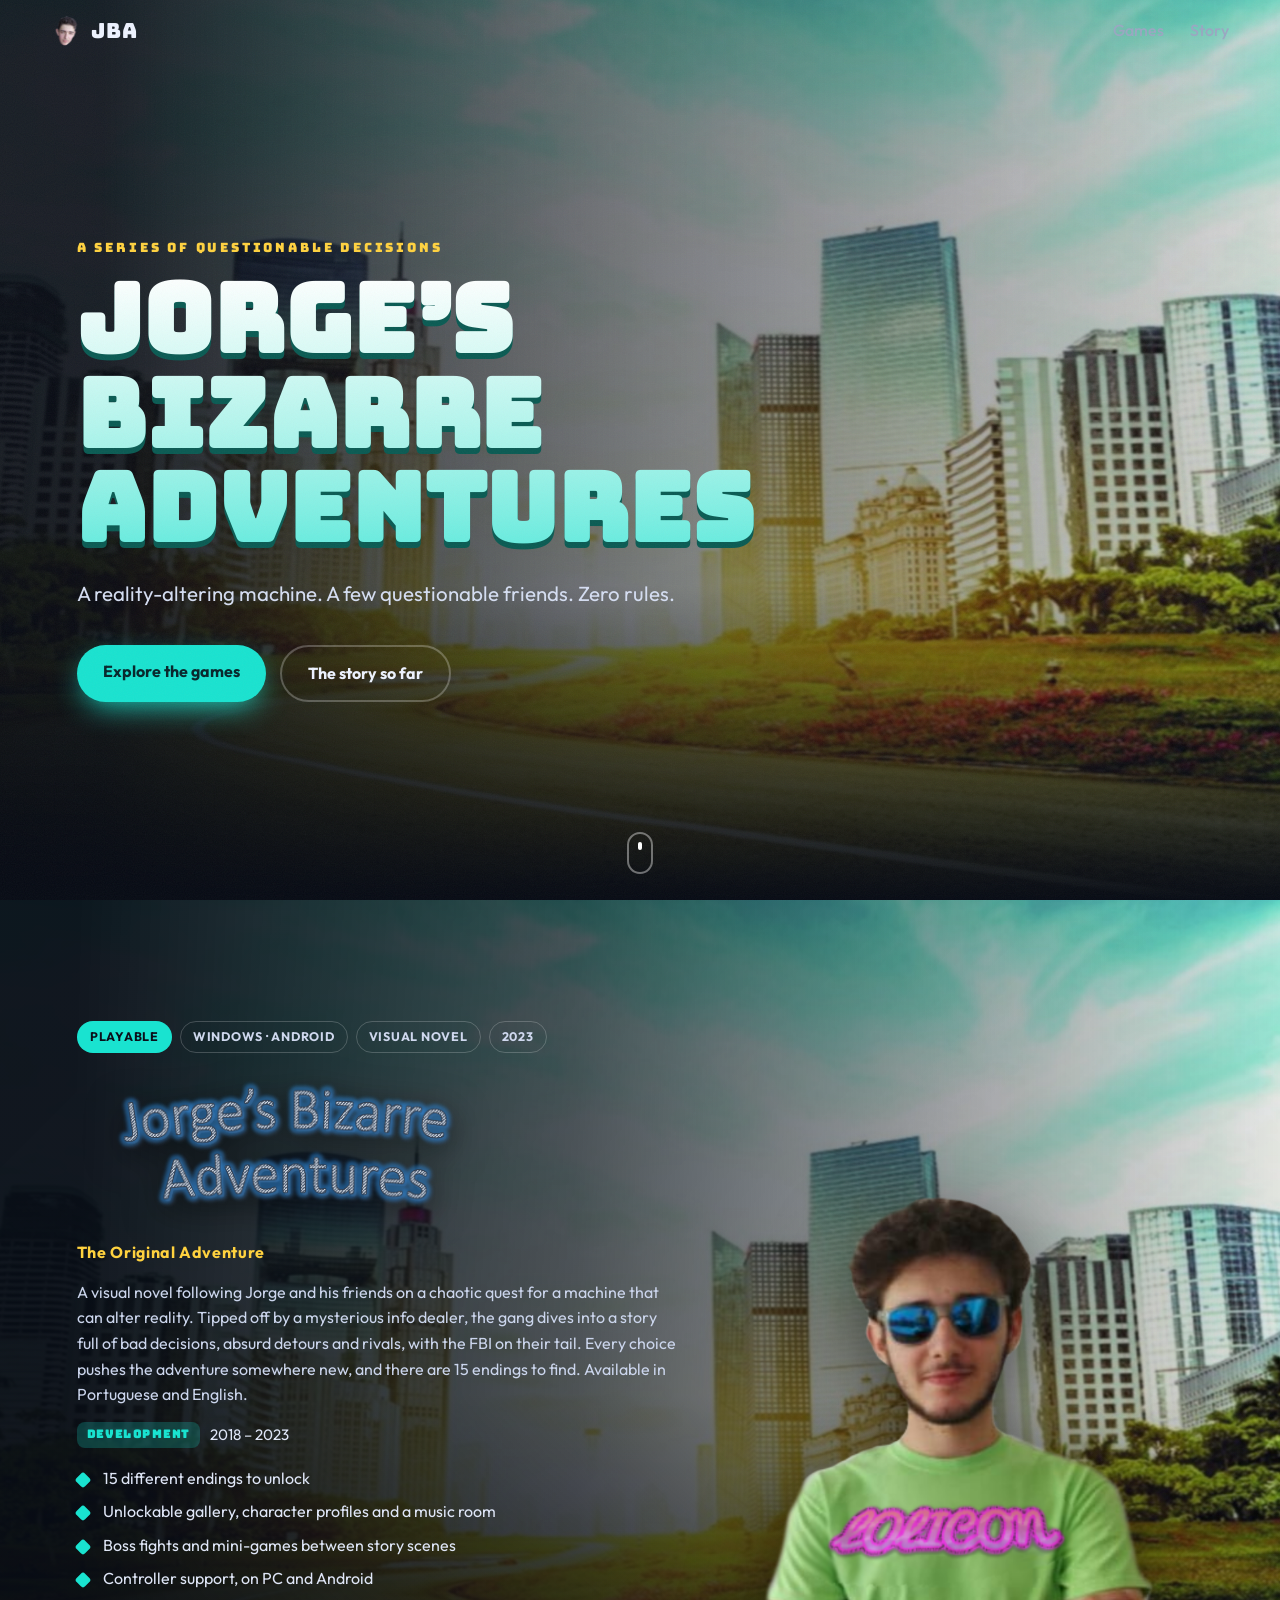
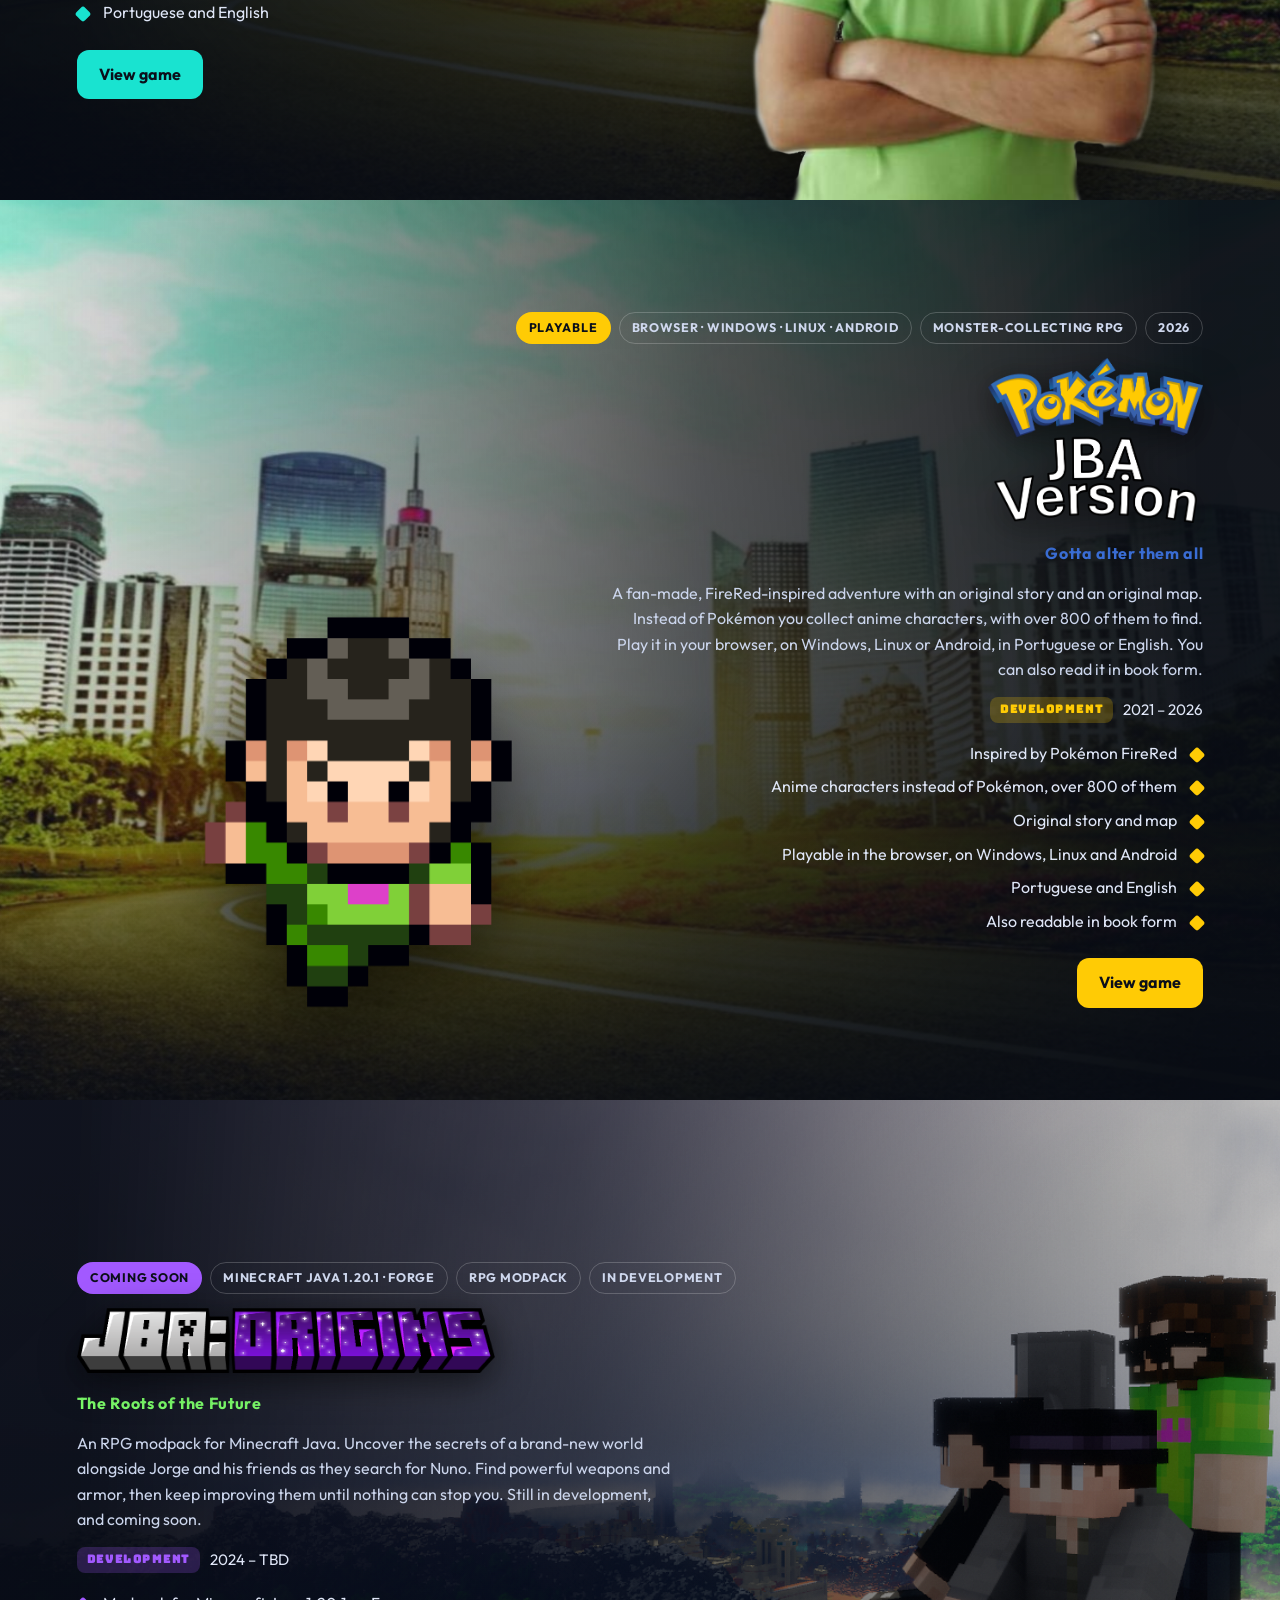
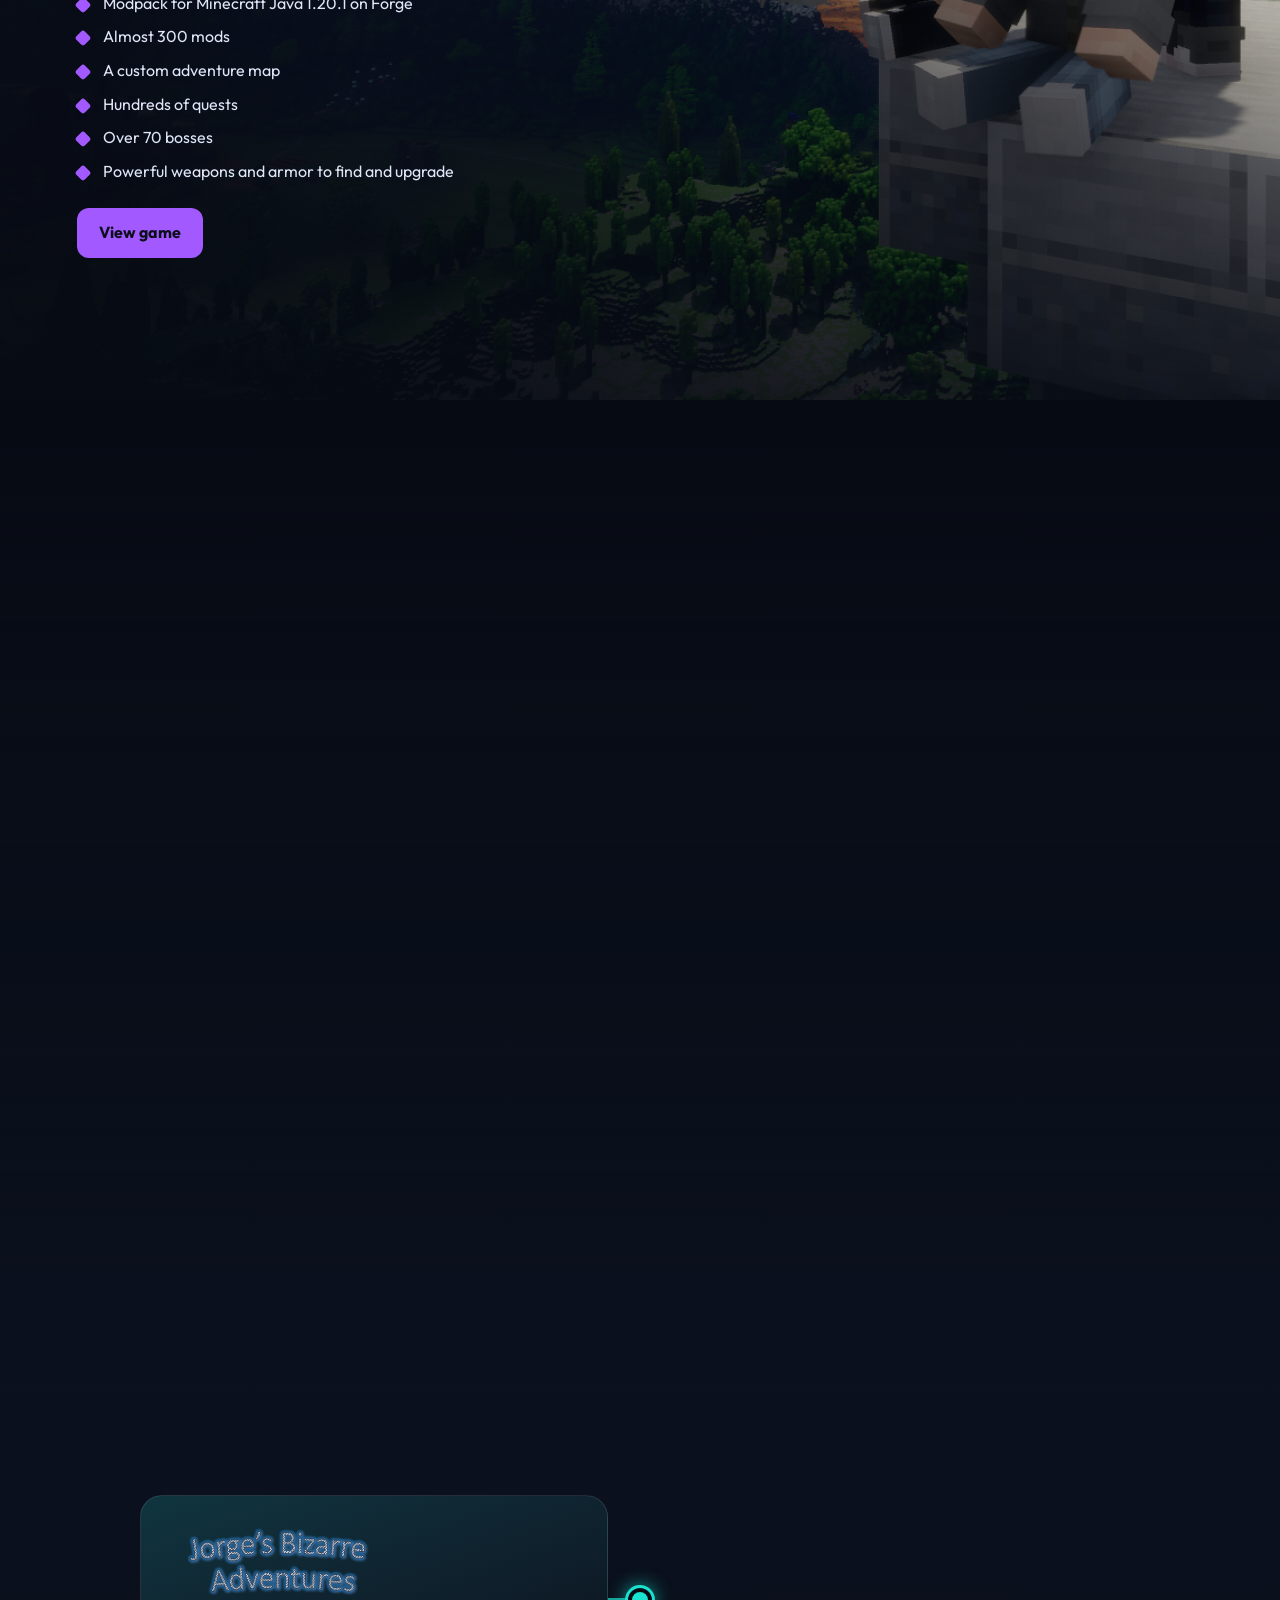
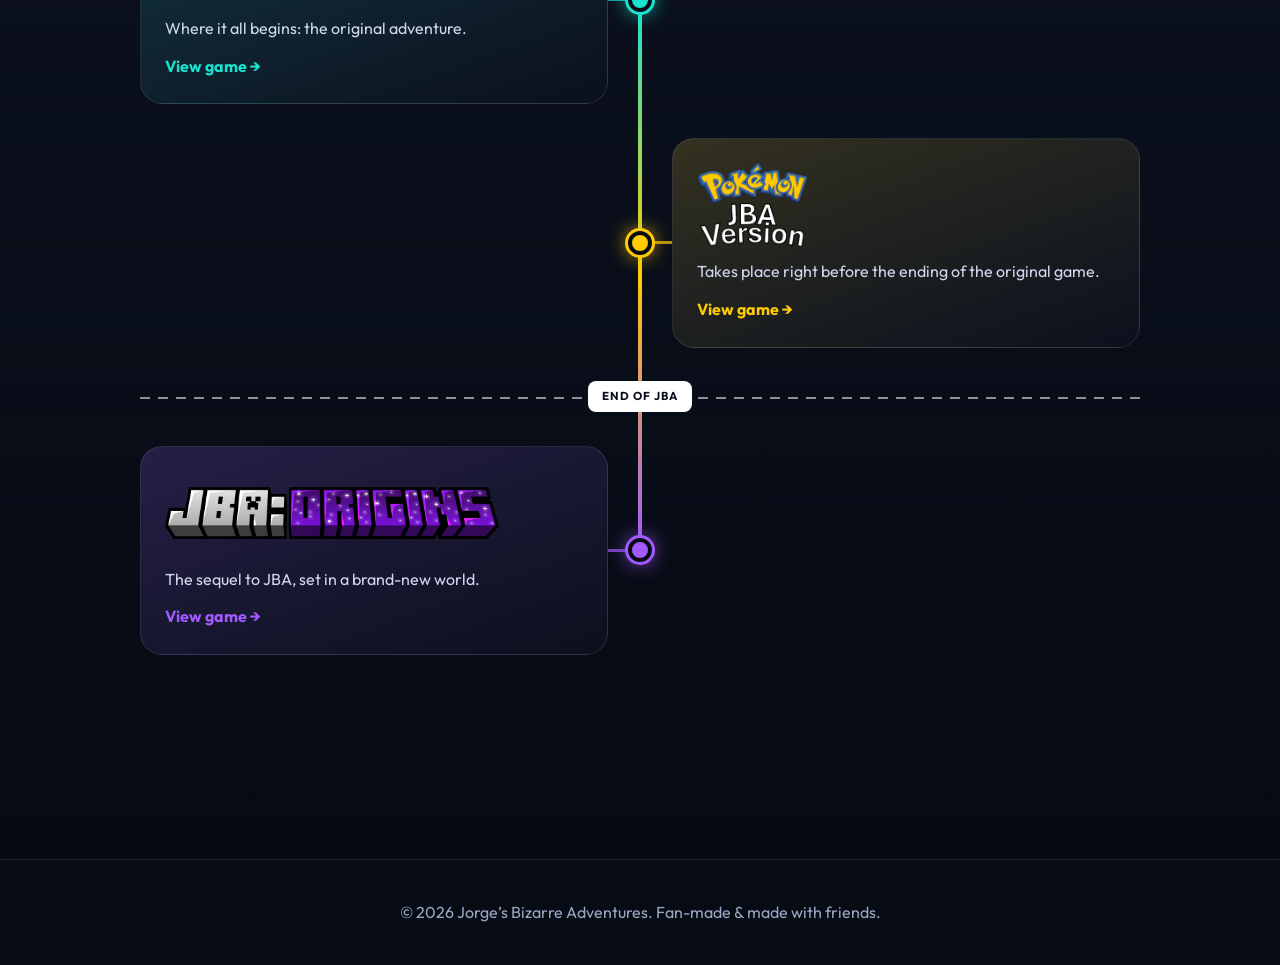
==== commit 20dc0b3a: "timeline changes and video for jba origins" ====
--- a/index.html
+++ b/index.html
@@ -3,7 +3,7 @@
 <head>
 <meta charset="utf-8">
 <meta name="viewport" content="width=device-width, initial-scale=1">
-<title>JBA — Jorge's Bizarre Adventures</title>
+<title>JBA</title>
 <meta name="description" content="Jorge's Bizarre Adventures: the games, the story and the gang.">
 <link rel="icon" href="assets/jba/window_icon.png">
 <link rel="preconnect" href="https://fonts.googleapis.com">
--- a/styles.css
+++ b/styles.css
@@ -430,3 +430,10 @@
 /* buttons row can run wider than the text column */
 .panel-copy .links{width:max-content;max-width:min(860px,88vw)}
 @media (max-width:900px){.panel-copy .links{width:auto;max-width:100%}}
+
+/* timeline spine: first dot to last dot only */
+.sp::before{top:var(--sp-top,0)!important;bottom:var(--sp-bot,0)!important}
+@media (max-width:860px){.sp::before{margin-left:0}}
+/* game page video */
+.gvideo{padding-top:30px;padding-bottom:30px}
+.gvideo .video{margin:14px auto}
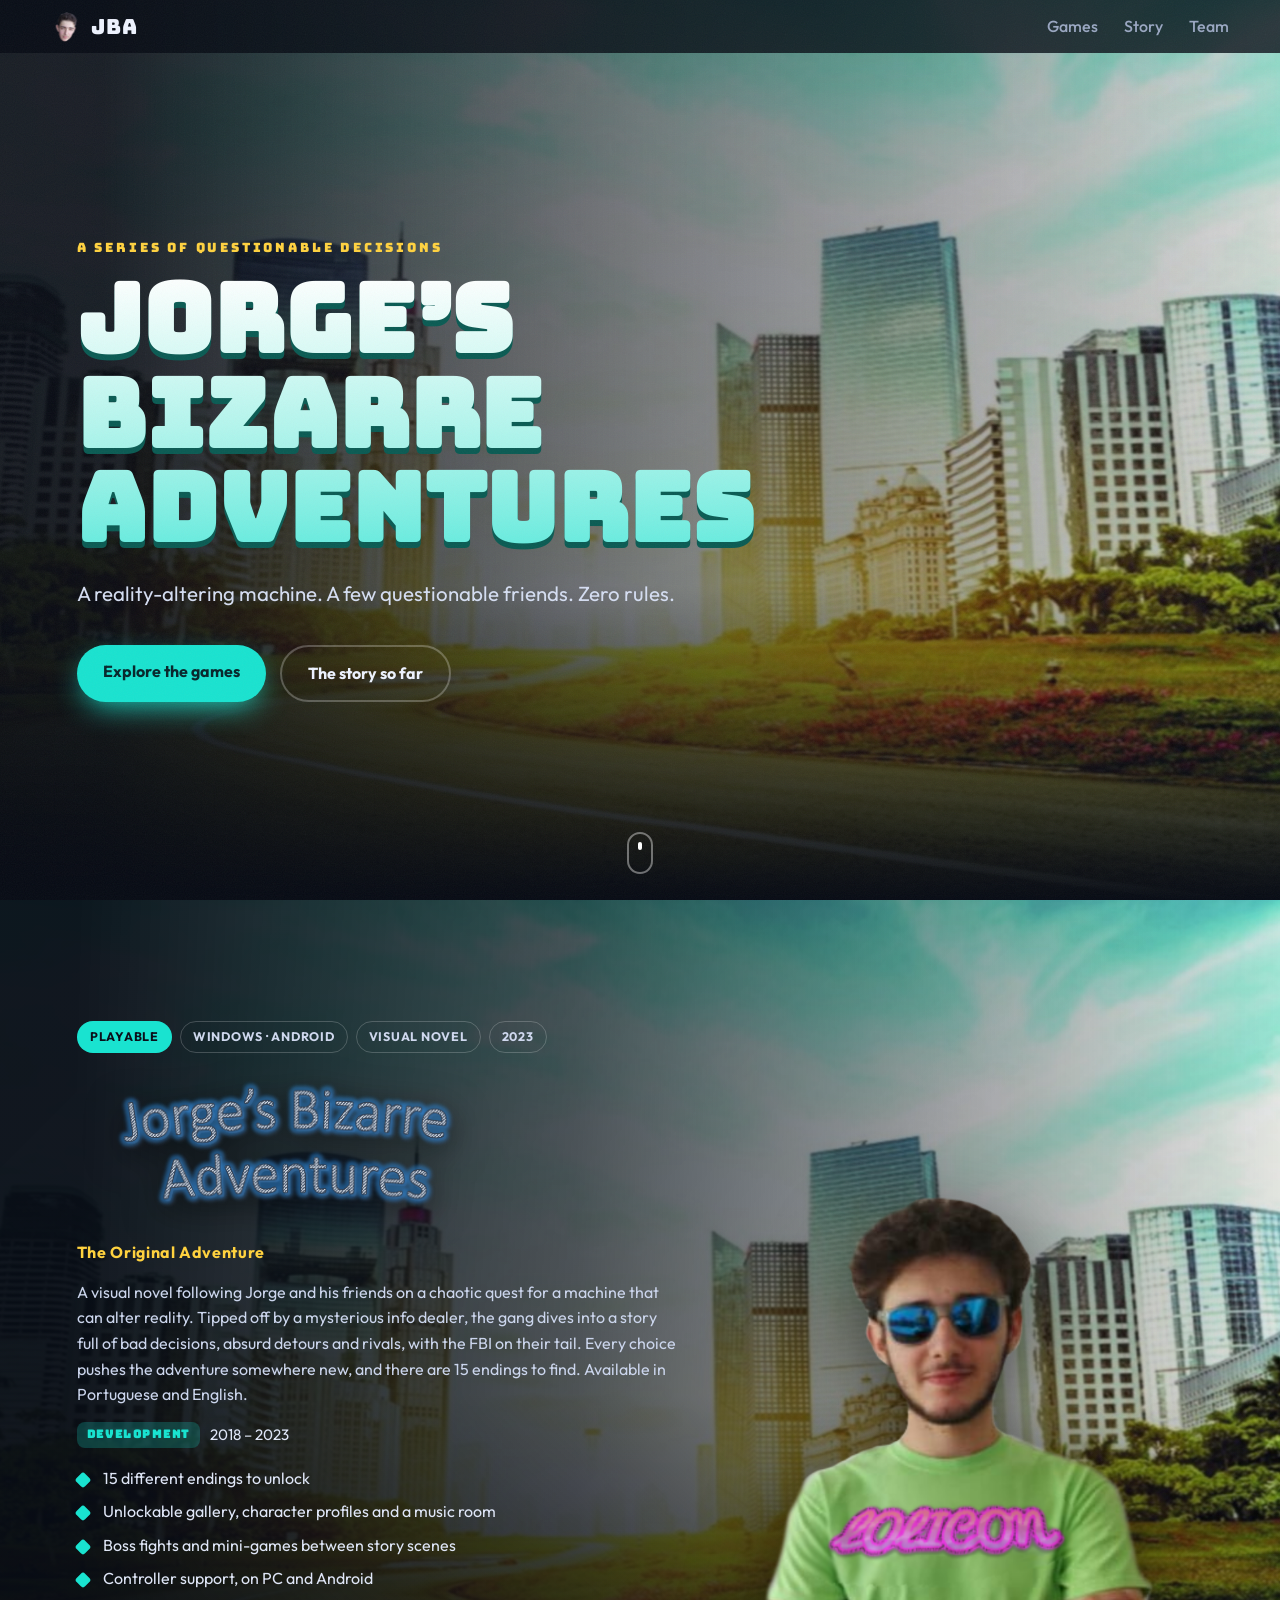
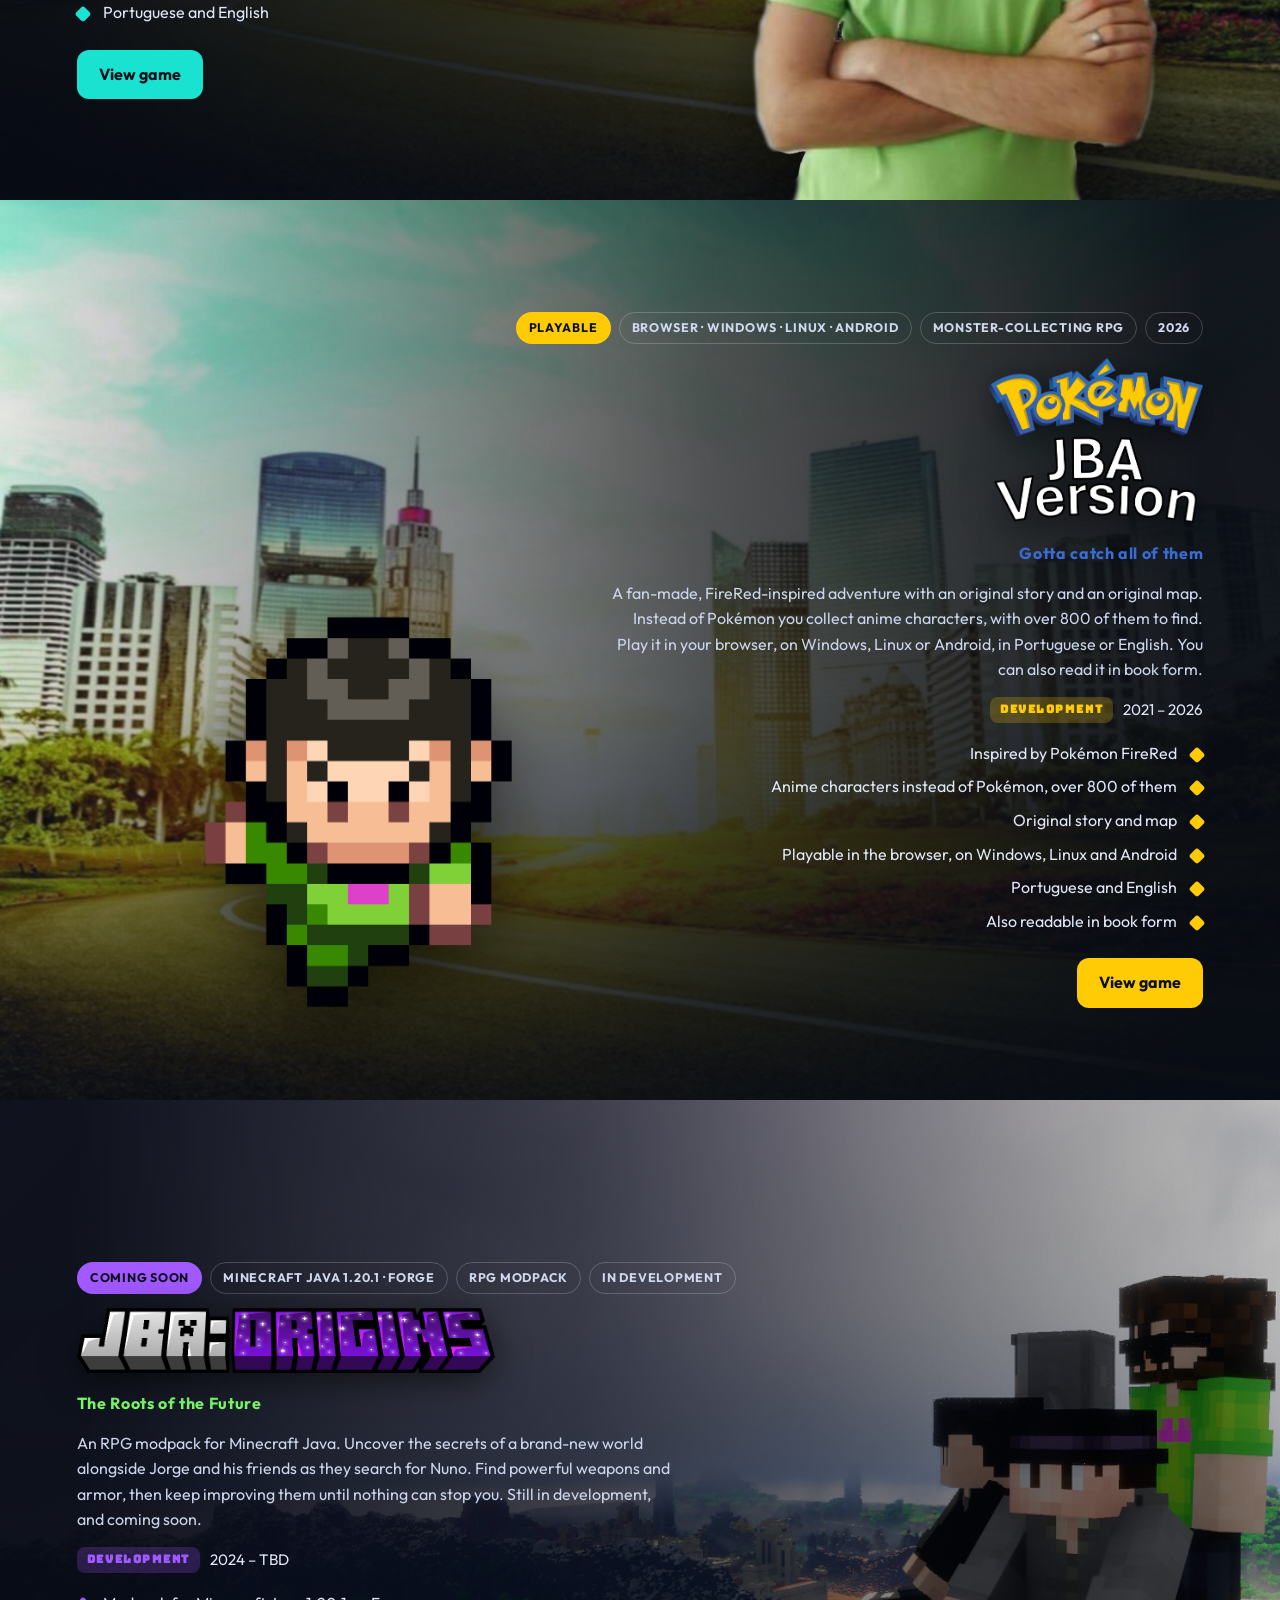
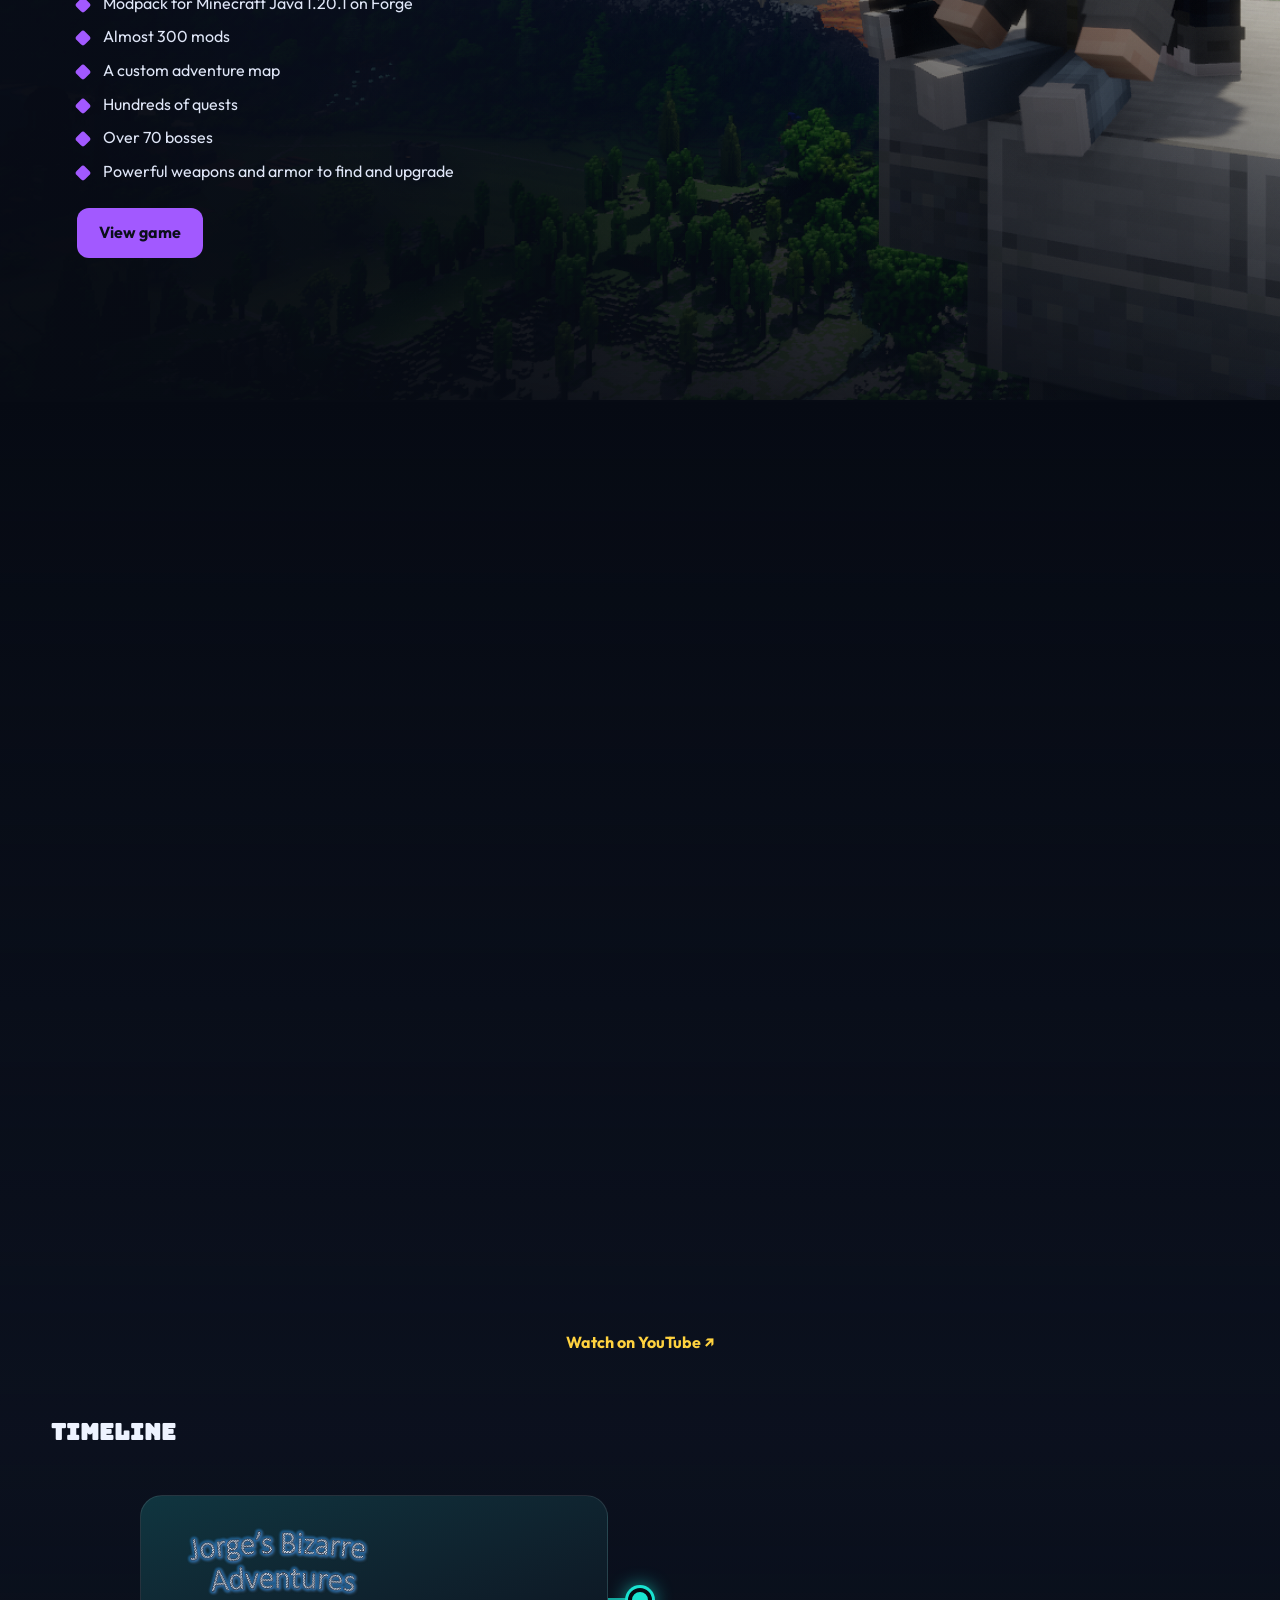
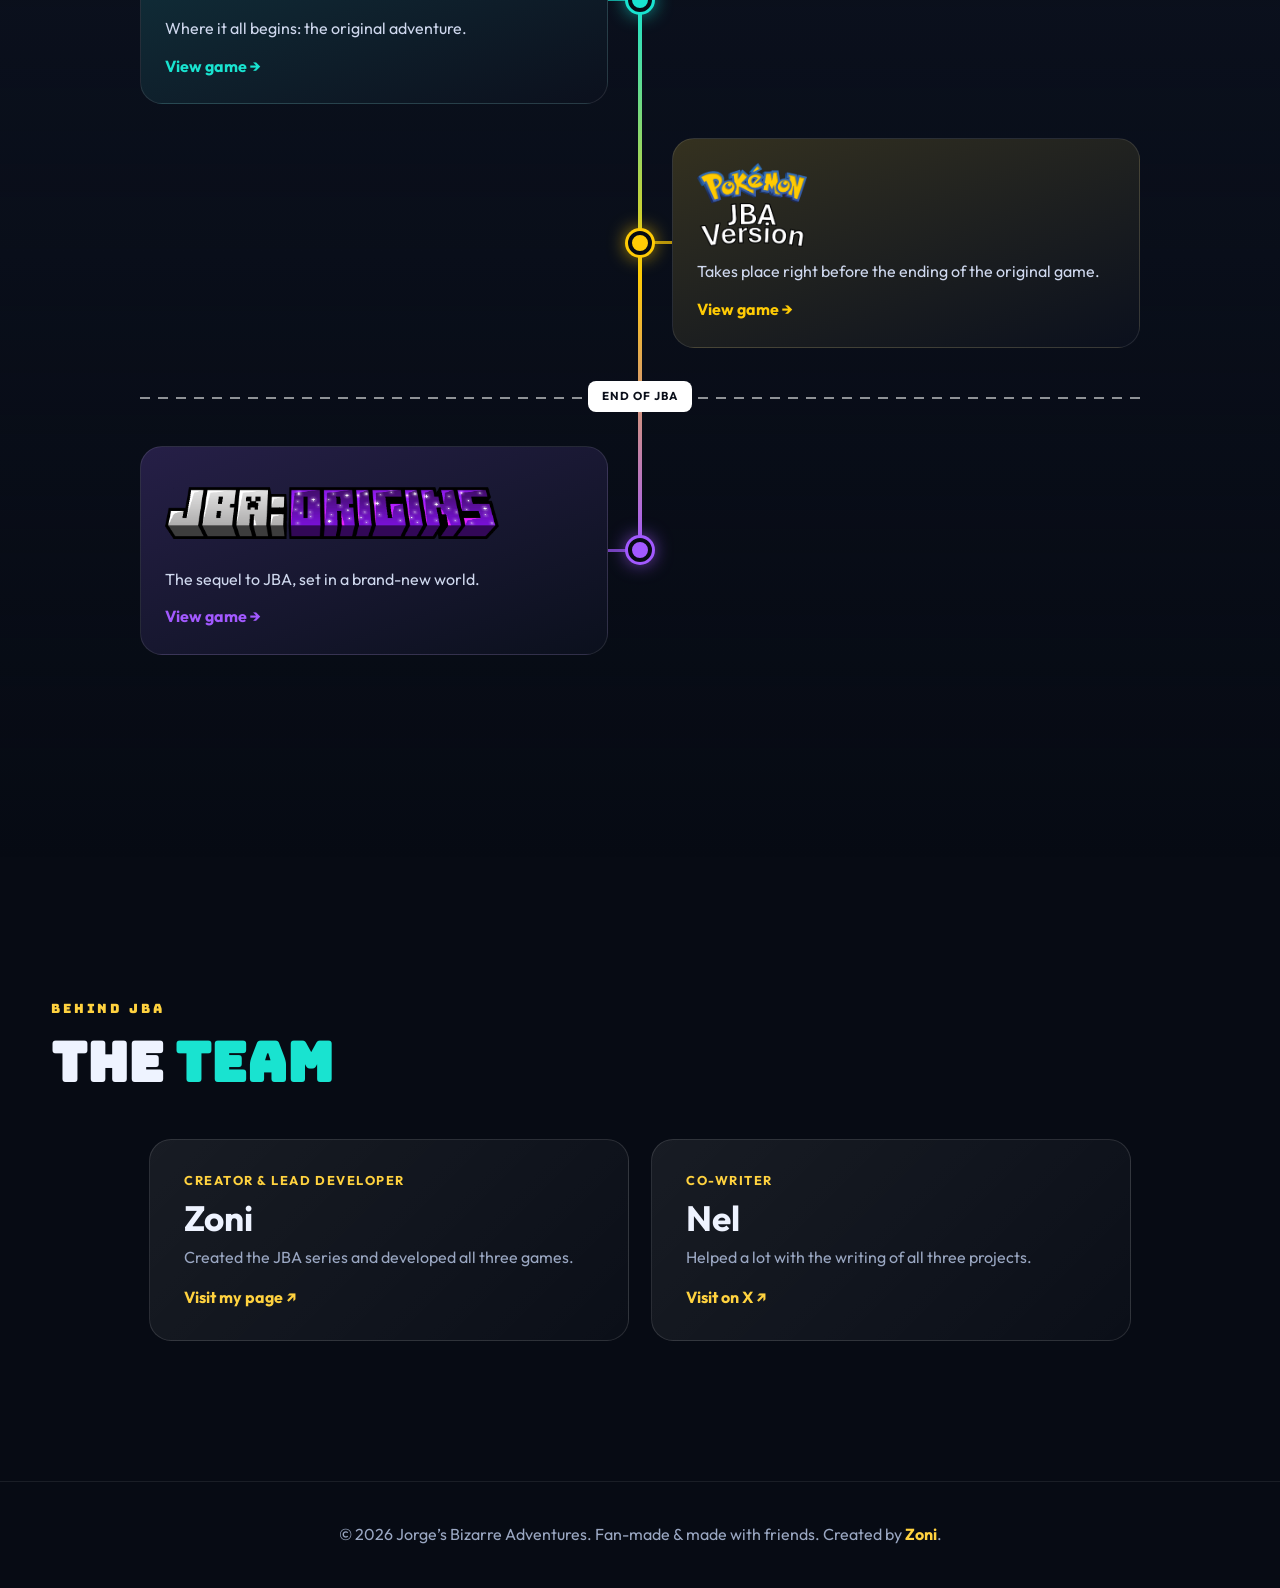
==== commit 112e7915: "added team section" ====
--- a/index.html
+++ b/index.html
@@ -15,11 +15,12 @@
 <div class="noise" aria-hidden="true"></div>
 <div class="glow" aria-hidden="true"></div>
 
-<header class="nav" id="nav">
+<header class="nav solid" id="nav">
   <a href="#top" class="brand"><img src="assets/jba/window_icon.png" alt="" width="28" height="28"><span>JBA</span></a>
   <nav>
     <a href="#games">Games</a>
     <a href="#story">Story</a>
+    <a href="#creator">Team</a>
   </nav>
 </header>
 
@@ -57,10 +58,32 @@
     </div>
   </section>
 
+  <!-- CREATOR -->
+  <section class="section" id="creator">
+    <div class="wrap">
+      <p class="eyebrow">Behind JBA</p>
+      <h2>The <em>Team</em></h2>
+      <div class="team">
+        <a class="creator rv" href="https://zonig.carrd.co/" target="_blank" rel="noopener">
+        <span class="creator-role">Creator &amp; Lead Developer</span>
+        <strong class="creator-name">Zoni</strong>
+        <span class="creator-sub">Created the JBA series and developed all three games.</span>
+        <span class="tl-go">Visit my page ↗</span>
+      </a>
+      <a class="creator rv" href="https://x.com/Nell0W" target="_blank" rel="noopener">
+        <span class="creator-role">Co-writer</span>
+        <strong class="creator-name">Nel</strong>
+        <span class="creator-sub">Helped a lot with the writing of all three projects.</span>
+        <span class="tl-go">Visit on X ↗</span>
+      </a>
+      </div>
+    </div>
+  </section>
+
 </main>
 
 <footer class="footer">
-  <p>© <span id="year"></span> Jorge’s Bizarre Adventures. Fan-made &amp; made with friends.</p>
+  <p>© <span id="year"></span> Jorge’s Bizarre Adventures. Fan-made &amp; made with friends. Created by <a href="https://zonig.carrd.co/" target="_blank" rel="noopener">Zoni</a>.</p>
 </footer>
 
 <script src="data.js"></script>
--- a/styles.css
+++ b/styles.css
@@ -147,10 +147,7 @@
   .hero-shade{background:linear-gradient(0deg,var(--bg) 4%,rgba(7,11,20,.6))}
 }
 @media (max-width:560px){.nav nav{gap:16px}}
-@media (prefers-reduced-motion:reduce){
-  *,*::before,*::after{animation:none!important;transition:none!important}
-  html{scroll-behavior:auto}.rv{opacity:1;transform:none}
-}
+/* animations always play: the OS reduced-motion setting is intentionally ignored */
 
 /* ===== STACKED GAME PANELS ===== */
 .stack{position:relative}
@@ -312,7 +309,7 @@
 .cs-stage .cs-slide img{position:relative;z-index:1}
 
 /* chips row can run wider than the text column */
-.panel-copy .chips{width:max-content;max-width:min(860px,88vw)}
+.panel-copy .chips{width:max-content;max-width:min(1240px,92vw)}
 @media (max-width:900px){.panel-copy .chips{width:auto;max-width:100%}}
 
 .brand img{width:30px;height:30px;object-fit:contain;border-radius:8px}
@@ -428,7 +425,7 @@
 .sp-item.right .sp-link{width:50%;justify-self:end}
 
 /* buttons row can run wider than the text column */
-.panel-copy .links{width:max-content;max-width:min(860px,88vw)}
+.panel-copy .links{width:max-content;max-width:min(1240px,92vw)}
 @media (max-width:900px){.panel-copy .links{width:auto;max-width:100%}}
 
 /* timeline spine: first dot to last dot only */
@@ -437,3 +434,23 @@
 /* game page video */
 .gvideo{padding-top:30px;padding-bottom:30px}
 .gvideo .video{margin:14px auto}
+
+/* sprite shadow sits behind the character: slide is its own stacking context, sprite is not */
+.cs-stage .cs-slide{isolation:isolate}
+.sprite{z-index:auto}
+
+/* header always has its background */
+.nav,.nav.solid{background:rgba(7,11,20,.78);backdrop-filter:blur(14px);padding-block:10px}
+/* creator card */
+.creator{display:flex;flex-direction:column;align-items:flex-start;gap:8px;max-width:560px;padding:30px 34px;border-radius:var(--radius);
+  background:linear-gradient(135deg,rgba(255,255,255,.07),rgba(255,255,255,.02));border:1px solid rgba(255,255,255,.12);transition:transform .3s var(--ease),border-color .3s}
+.creator:hover{transform:translateY(-4px);border-color:var(--b)}
+.creator-role{font-size:.8rem;font-weight:700;letter-spacing:.12em;text-transform:uppercase;color:var(--b)}
+.creator-name{font-size:2.2rem;line-height:1.1}
+.creator-sub{color:var(--muted)}
+.footer a{color:var(--b);font-weight:700}.footer a:hover{text-decoration:underline}
+.creator .tl-go{color:var(--b);margin-top:6px}
+
+.team{display:flex;flex-wrap:wrap;gap:22px;align-items:stretch}
+.team .creator{flex:1 1 300px}
+.team{justify-content:center}.team .creator{flex:0 1 480px}
